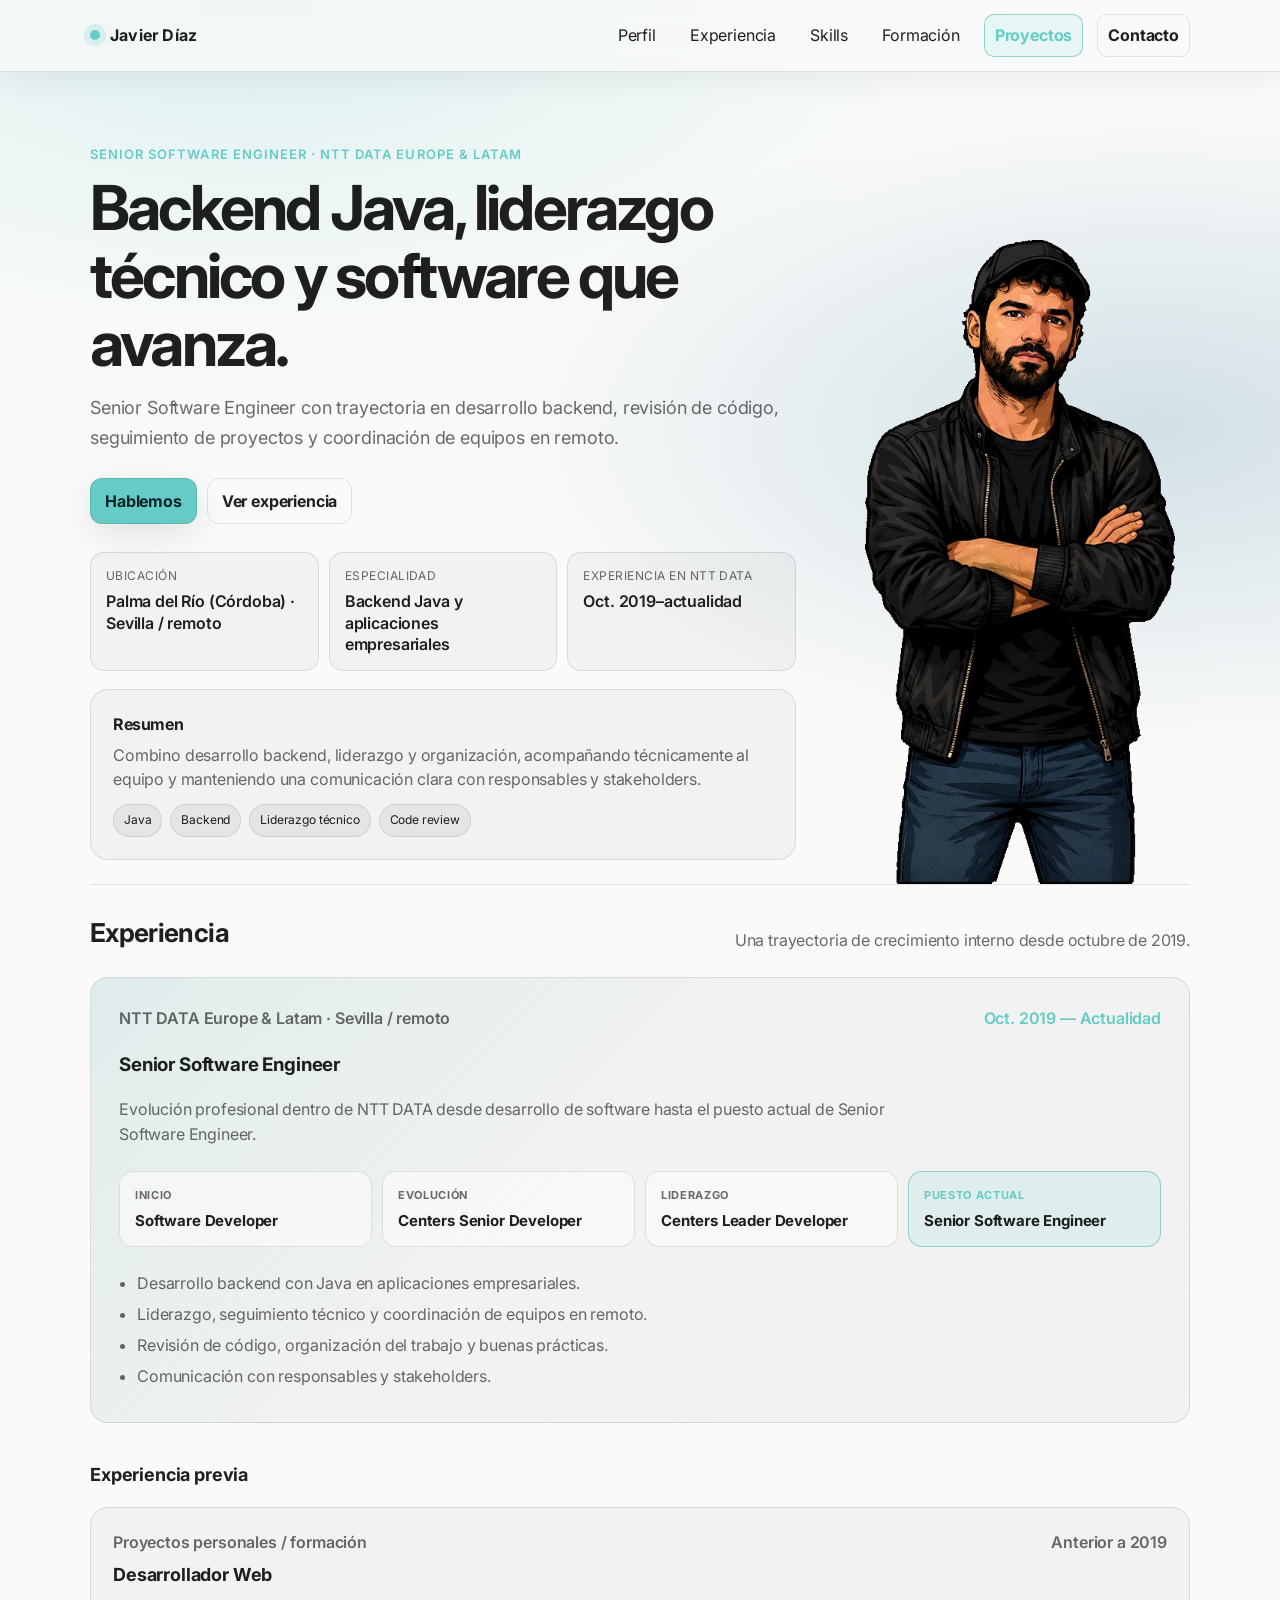
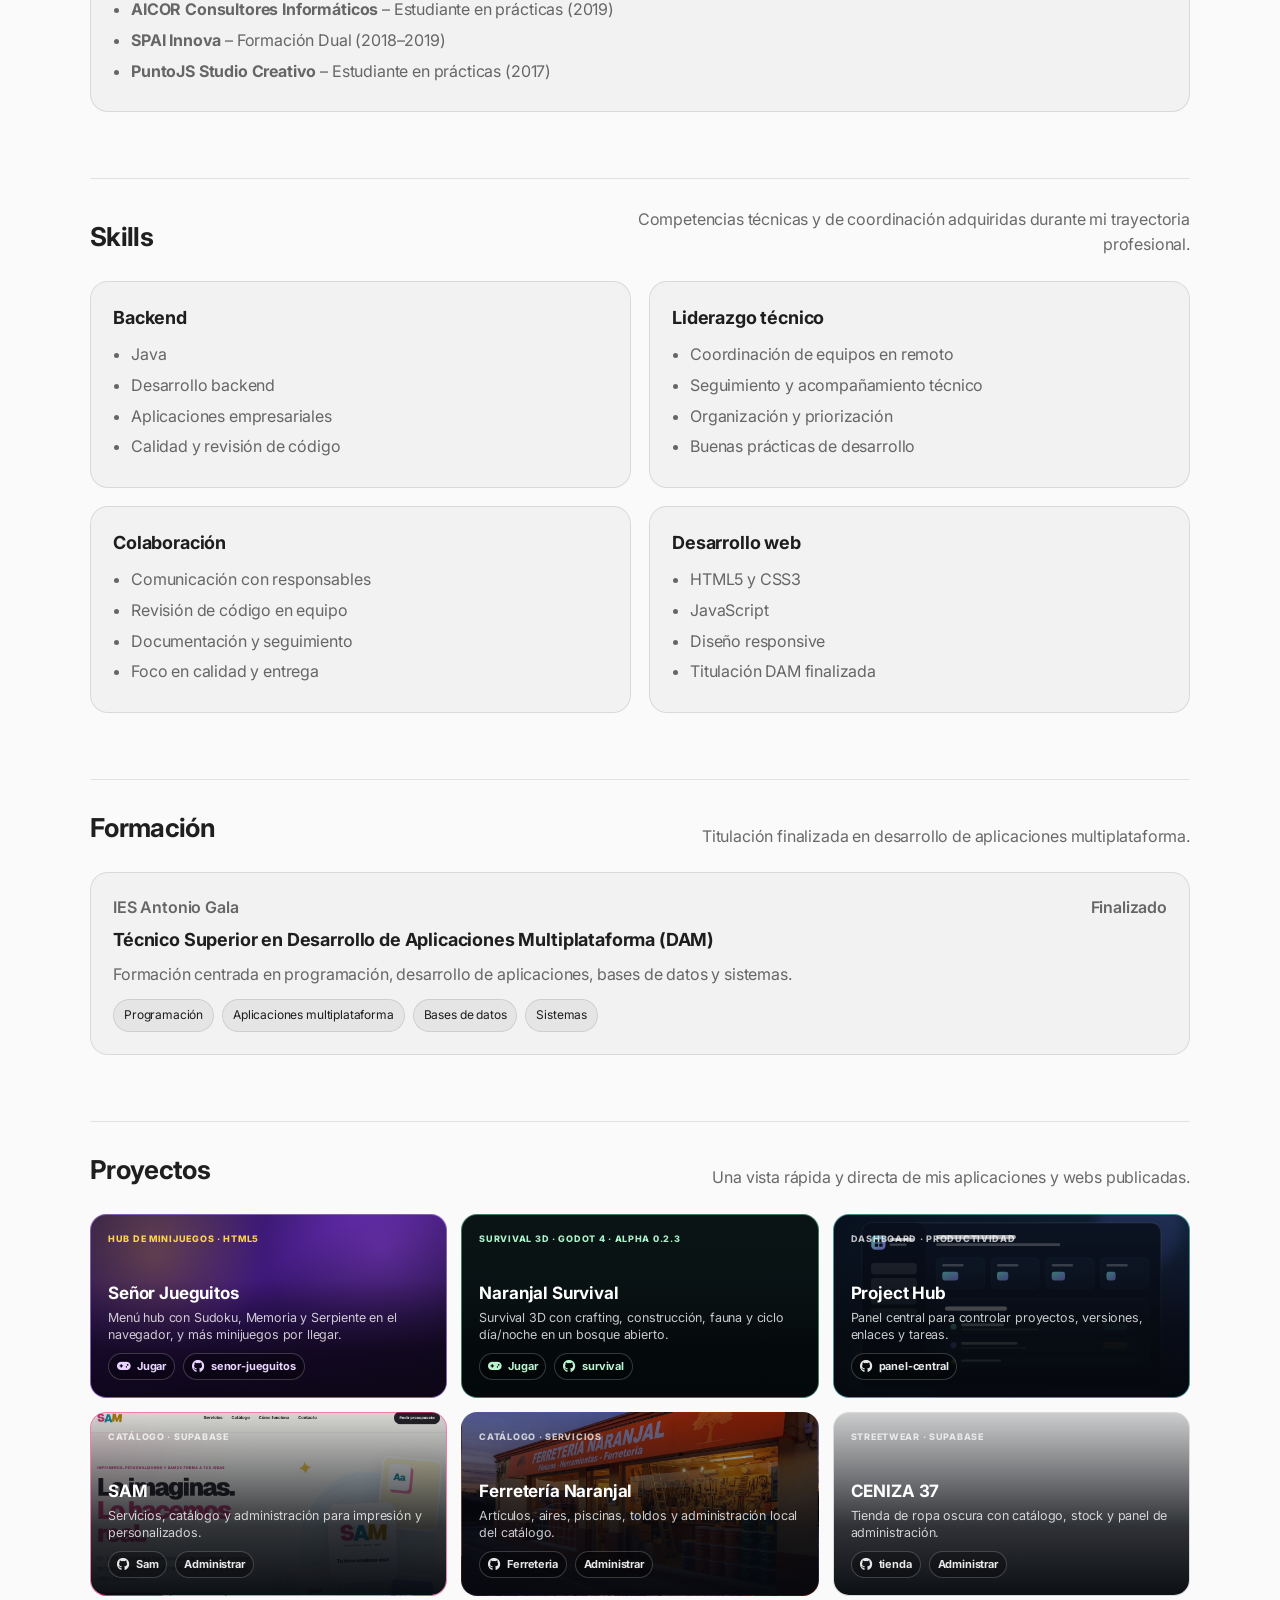
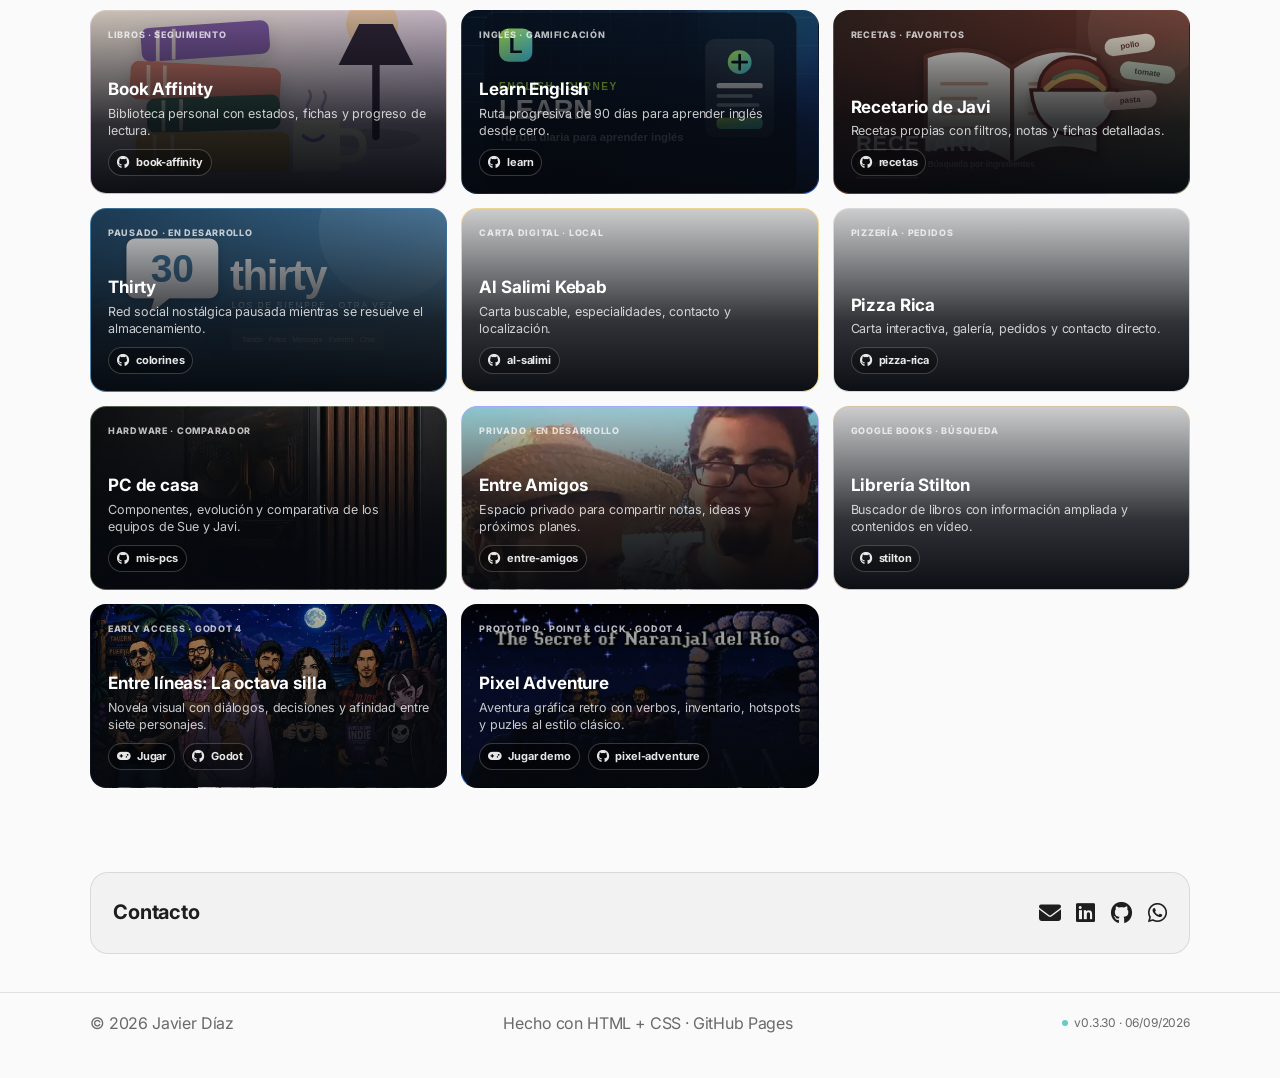
==== index.html @ cbb639bd "chore: wire Señor Jueguitos card into index and PWA (v0.3.30)" ====
<!doctype html>
<html lang="es">
<head>
  <meta charset="utf-8" />
  <meta name="viewport" content="width=device-width, initial-scale=1" />
  <title>Javier Díaz — Senior Software Engineer</title>
  <meta name="description" content="Perfil profesional de Javier Díaz, Senior Software Engineer en NTT DATA Europe & Latam, con experiencia en backend Java, liderazgo técnico y coordinación de equipos." />
  <meta name="color-scheme" content="light dark" />
  <meta name="theme-color" content="#0b1020" />
  <meta name="application-version" content="0.3.30" />
  <link rel="manifest" href="manifest.webmanifest" />
  <link rel="preload" href="assets/icons/icon-512.png" as="image" type="image/png" fetchpriority="high" />
  <link rel="icon" type="image/png" sizes="32x32" href="assets/icons/favicon-32.png" />
  <link rel="icon" type="image/png" sizes="192x192" href="assets/icons/icon-192.png" />
  <link rel="apple-touch-icon" sizes="180x180" href="assets/icons/apple-touch-icon.png" />
  <link rel="preconnect" href="https://fonts.googleapis.com">
  <link rel="preconnect" href="https://fonts.gstatic.com" crossorigin>
  <link href="https://fonts.googleapis.com/css2?family=Inter:wght@400;500;600;700&display=swap" rel="stylesheet" media="print" onload="this.media='all'">
  <link rel="stylesheet" href="https://cdnjs.cloudflare.com/ajax/libs/font-awesome/6.5.0/css/all.min.css" media="print" onload="this.media='all'">
  <noscript>
    <link href="https://fonts.googleapis.com/css2?family=Inter:wght@400;500;600;700&display=swap" rel="stylesheet">
    <link rel="stylesheet" href="https://cdnjs.cloudflare.com/ajax/libs/font-awesome/6.5.0/css/all.min.css">
  </noscript>
  <link rel="stylesheet" href="styles.css?v=0.3.30" />
  <style>
    #proyectos .section__head p{max-width:520px}#proyectos .cards{grid-template-columns:repeat(3,minmax(0,1fr));gap:14px}#proyectos .proj{min-height:184px!important;padding:17px!important;border-radius:16px;background-position:center}#proyectos .proj::before{background:linear-gradient(180deg,rgba(5,8,13,.16) 0%,rgba(5,8,13,.82) 62%,rgba(5,8,13,.97) 100%)}#proyectos .proj>*:not(.proj__card-link){max-width:100%!important}#proyectos .proj__eyebrow{max-width:100%;margin-bottom:5px;overflow:hidden;color:rgba(255,255,255,.72);font-size:9px;letter-spacing:.08em;text-overflow:ellipsis;white-space:nowrap}#proyectos .proj h3{margin:auto 0 5px;font-size:17px;line-height:1.2}#proyectos .proj p{display:-webkit-box;margin:0;overflow:hidden;color:rgba(255,255,255,.78);font-size:12.5px;line-height:1.4;-webkit-box-orient:vertical;-webkit-line-clamp:2}#proyectos .proj .links{margin-top:9px;padding-top:0;gap:8px;font-size:11px}#proyectos .proj .links a{display:inline-flex;align-items:center;gap:6px;padding:4px 8px;border:1px solid rgba(255,255,255,.2);border-radius:999px;background:rgba(0,0,0,.3);color:rgba(255,255,255,.9)}#proyectos .repo-link i{font-size:13px}.proj--project-hub{border-color:rgba(110,231,216,.55);background-position:center}.proj--project-hub::before{background:linear-gradient(180deg,rgba(4,10,18,.08),rgba(4,10,18,.78) 58%,rgba(4,10,18,.97))}.proj--project-hub a{color:#8cf4e7}.footer__version{display:inline-flex;align-items:center;gap:6px;font-size:12px;white-space:nowrap}.footer__version::before{content:"";width:6px;height:6px;border-radius:50%;background:var(--accent)}
    @media(max-width:900px){#proyectos .cards{grid-template-columns:repeat(2,minmax(0,1fr))}}@media(max-width:560px){#proyectos .cards{grid-template-columns:minmax(0,1fr);gap:11px}#proyectos .proj{min-height:150px!important;padding:15px!important}#proyectos .proj h3{font-size:16px}}
  </style>
</head>
<body>
  <a class="skip" href="#contenido">Saltar al contenido</a>
  <header class="header"><div class="container header__inner"><div class="brand"><span class="brand__dot" aria-hidden="true"></span><span class="brand__name">Javier Díaz</span></div><nav class="nav" aria-label="Navegación principal"><a href="#perfil">Perfil</a><a href="#experiencia">Experiencia</a><a href="#skills">Skills</a><a href="#formacion">Formación</a><a class="nav__projects" href="#proyectos">Proyectos</a><a class="btn btn--ghost" href="#contacto">Contacto</a></nav></div></header>
  <main id="contenido" class="main">
    <section class="hero"><div class="container hero__grid"><div class="hero__text"><p class="kicker">Senior Software Engineer · NTT DATA Europe & Latam</p><h1>Backend Java, liderazgo técnico y software que avanza.</h1><p class="lead" id="perfil">Senior Software Engineer con trayectoria en desarrollo backend, revisión de código, seguimiento de proyectos y coordinación de equipos en remoto.</p><div class="hero__cta"><a class="btn" href="#contacto">Hablemos</a><a class="btn btn--ghost" href="#experiencia">Ver experiencia</a></div><ul class="meta" aria-label="Datos rápidos"><li><span class="meta__k">Ubicación</span><span class="meta__v">Palma del Río (Córdoba) · Sevilla / remoto</span></li><li><span class="meta__k">Especialidad</span><span class="meta__v">Backend Java y aplicaciones empresariales</span></li><li><span class="meta__k">Experiencia en NTT DATA</span><span class="meta__v">Oct. 2019–actualidad</span></li></ul><div class="card"><h2 class="card__title">Resumen</h2><p class="card__text">Combino desarrollo backend, liderazgo y organización, acompañando técnicamente al equipo y manteniendo una comunicación clara con responsables y stakeholders.</p><div class="chips" aria-label="Etiquetas"><span class="chip">Java</span><span class="chip">Backend</span><span class="chip">Liderazgo técnico</span><span class="chip">Code review</span></div></div></div><div class="hero__card" aria-label="Foto y resumen"><div class="avatar" role="img" aria-label="Foto de Javier Díaz"><img src="assets/icons/icon-512.png" alt="Ilustración de Javier Díaz tomando café" loading="eager" /></div></div></div></section>
    <section class="section" id="experiencia"><div class="container"><div class="section__head"><h2>Experiencia</h2><p>Una trayectoria de crecimiento interno desde octubre de 2019.</p></div><div class="timeline"><article class="item item--featured"><div class="item__meta item__meta--primary"><span class="item__where">NTT DATA Europe & Latam · Sevilla / remoto</span><span class="item__when item__duration">Oct. 2019 — Actualidad</span></div><h3>Senior Software Engineer</h3><p class="item__summary">Evolución profesional dentro de NTT DATA desde desarrollo de software hasta el puesto actual de Senior Software Engineer.</p><div class="role-history" aria-label="Evolución profesional dentro de NTT DATA"><div class="role"><span class="role__status">Inicio</span><h4>Software Developer</h4></div><div class="role"><span class="role__status">Evolución</span><h4>Centers Senior Developer</h4></div><div class="role"><span class="role__status">Liderazgo</span><h4>Centers Leader Developer</h4></div><div class="role role--current"><span class="role__status">Puesto actual</span><h4>Senior Software Engineer</h4></div></div><ul class="item__bullets"><li>Desarrollo backend con Java en aplicaciones empresariales.</li><li>Liderazgo, seguimiento técnico y coordinación de equipos en remoto.</li><li>Revisión de código, organización del trabajo y buenas prácticas.</li><li>Comunicación con responsables y stakeholders.</li></ul></article><h3 class="subsection-title">Experiencia previa</h3><article class="item"><div class="item__meta"><span class="item__where">Proyectos personales / formación</span><span class="item__when">Anterior a 2019</span></div><h3 class="item__title">Desarrollador Web</h3><ul class="item__bullets"><li><strong>AICOR Consultores Informáticos</strong> – Estudiante en prácticas (2019)</li><li><strong>SPAI Innova</strong> – Formación Dual (2018–2019)</li><li><strong>PuntoJS Studio Creativo</strong> – Estudiante en prácticas (2017)</li></ul></article></div></div></section>
    <section class="section" id="skills"><div class="container"><div class="section__head"><h2>Skills</h2><p>Competencias técnicas y de coordinación adquiridas durante mi trayectoria profesional.</p></div><div class="grid"><div class="panel"><h3>Backend</h3><ul class="list"><li>Java</li><li>Desarrollo backend</li><li>Aplicaciones empresariales</li><li>Calidad y revisión de código</li></ul></div><div class="panel"><h3>Liderazgo técnico</h3><ul class="list"><li>Coordinación de equipos en remoto</li><li>Seguimiento y acompañamiento técnico</li><li>Organización y priorización</li><li>Buenas prácticas de desarrollo</li></ul></div><div class="panel"><h3>Colaboración</h3><ul class="list"><li>Comunicación con responsables</li><li>Revisión de código en equipo</li><li>Documentación y seguimiento</li><li>Foco en calidad y entrega</li></ul></div><div class="panel"><h3>Desarrollo web</h3><ul class="list"><li>HTML5 y CSS3</li><li>JavaScript</li><li>Diseño responsive</li><li>Titulación DAM finalizada</li></ul></div></div></div></section>
    <section class="section" id="formacion"><div class="container"><div class="section__head"><h2>Formación</h2><p>Titulación finalizada en desarrollo de aplicaciones multiplataforma.</p></div><div class="timeline"><article class="item"><div class="item__meta"><span class="item__where">IES Antonio Gala</span><span class="item__when">Finalizado</span></div><h3 class="item__title">Técnico Superior en Desarrollo de Aplicaciones Multiplataforma (DAM)</h3><p class="card__text">Formación centrada en programación, desarrollo de aplicaciones, bases de datos y sistemas.</p><div class="chips" aria-label="Áreas de formación"><span class="chip">Programación</span><span class="chip">Aplicaciones multiplataforma</span><span class="chip">Bases de datos</span><span class="chip">Sistemas</span></div></article></div></div></section>
    <section class="section" id="proyectos"><div class="container"><div class="section__head"><h2>Proyectos</h2><p>Una vista rápida y directa de mis aplicaciones y webs publicadas.</p></div><div class="cards">
      <article class="proj proj--project-hub" style="background-image:url('assets/projects/project-hub.svg');background-size:cover;background-position:center;"><a class="proj__card-link" href="https://javidei.github.io/panel-central/" aria-label="Abrir Project Hub"></a><span class="proj__eyebrow">Dashboard · Productividad</span><h3>Project Hub</h3><p>Panel central para controlar proyectos, versiones, enlaces y tareas.</p><div class="links"><a class="repo-link" href="https://github.com/javidei/panel-central" aria-label="Abrir el repositorio de Project Hub"><i class="fa-brands fa-github" aria-hidden="true"></i><span>panel-central</span></a></div></article>
      <article class="proj proj--sam" style="background-image:url('assets/projects/sam.svg');"><a class="proj__card-link" href="https://javidei.github.io/Sam/" aria-label="Abrir la web de SAM"></a><span class="proj__eyebrow">Catálogo · Supabase</span><h3>SAM</h3><p>Servicios, catálogo y administración para impresión y personalizados.</p><div class="links"><a class="repo-link" href="https://github.com/javidei/Sam"><i class="fa-brands fa-github" aria-hidden="true"></i><span>Sam</span></a><a href="https://javidei.github.io/Sam/admin/">Administrar</a></div></article>
      <article class="proj proj--ferreteria" style="background-image:url('assets/projects/ferreteria.webp');background-size:cover;background-position:center;"><a class="proj__card-link" href="https://javidei.github.io/Ferreteria/" aria-label="Abrir Ferretería Naranjal"></a><span class="proj__eyebrow">Catálogo · Servicios</span><h3>Ferretería Naranjal</h3><p>Artículos, aires, piscinas, toldos y administración local del catálogo.</p><div class="links"><a class="repo-link" href="https://github.com/javidei/Ferreteria"><i class="fa-brands fa-github" aria-hidden="true"></i><span>Ferreteria</span></a><a href="https://javidei.github.io/Ferreteria/admin/">Administrar</a></div></article>
      <article class="proj proj--tienda" style="background-image:url('https://images.unsplash.com/photo-1529139574466-a303027c1d8b?auto=format&fit=crop&w=1200&q=80');background-size:cover;background-position:center 28%;"><a class="proj__card-link" href="https://javidei.github.io/tienda/" aria-label="Abrir CENIZA 37"></a><span class="proj__eyebrow">Streetwear · Supabase</span><h3>CENIZA 37</h3><p>Tienda de ropa oscura con catálogo, stock y panel de administración.</p><div class="links"><a class="repo-link" href="https://github.com/javidei/tienda"><i class="fa-brands fa-github" aria-hidden="true"></i><span>tienda</span></a><a href="https://javidei.github.io/tienda/admin/">Administrar</a></div></article>
      <article class="proj proj--book-affinity" style="background-image:url('assets/projects/book-affinity.svg');background-size:cover;background-position:center;"><a class="proj__card-link" href="https://javidei.github.io/book-affinity/" aria-label="Abrir Book Affinity"></a><span class="proj__eyebrow">Libros · Seguimiento</span><h3>Book Affinity</h3><p>Biblioteca personal con estados, fichas y progreso de lectura.</p><div class="links"><a class="repo-link" href="https://github.com/javidei/book-affinity"><i class="fa-brands fa-github" aria-hidden="true"></i><span>book-affinity</span></a></div></article>
      <article class="proj proj--learn" style="background-image:url('assets/projects/learn.svg');background-size:cover;background-position:center;"><a class="proj__card-link" href="https://javidei.github.io/learn/" aria-label="Abrir Learn English"></a><span class="proj__eyebrow">Inglés · Gamificación</span><h3>Learn English</h3><p>Ruta progresiva de 90 días para aprender inglés desde cero.</p><div class="links"><a class="repo-link" href="https://github.com/javidei/learn"><i class="fa-brands fa-github" aria-hidden="true"></i><span>learn</span></a></div></article>
      <article class="proj proj--recipes" style="background-image:url('assets/projects/recetas.svg');background-size:cover;background-position:center;"><a class="proj__card-link" href="https://javidei.github.io/recetas/" aria-label="Abrir Recetario de Javi"></a><span class="proj__eyebrow">Recetas · Favoritos</span><h3>Recetario de Javi</h3><p>Recetas propias con filtros, notas y fichas detalladas.</p><div class="links"><a class="repo-link" href="https://github.com/javidei/recetas"><i class="fa-brands fa-github" aria-hidden="true"></i><span>recetas</span></a></div></article>
      <article class="proj proj--thirty" style="background-image:url('assets/projects/thirty.svg');background-size:cover;background-position:center;"><a class="proj__card-link" href="https://javidei.github.io/colorines/" aria-label="Abrir Thirty, proyecto pausado"></a><span class="proj__eyebrow">Pausado · En desarrollo</span><h3>Thirty</h3><p>Red social nostálgica pausada mientras se resuelve el almacenamiento.</p><div class="links"><a class="repo-link" href="https://github.com/javidei/colorines"><i class="fa-brands fa-github" aria-hidden="true"></i><span>colorines</span></a></div></article>
      <article class="proj proj--kebab" style="background-image:url('https://lh3.googleusercontent.com/gps-cs-s/AHRPTWn3aeyMDX-p7IxaRjQhaWdDEYPdAyvUTlzg0_I8J0-Ng9DrOSJ9ZCrBL8nK9i843VmRvtdPxEyfIe-basSF3DTnQuKK46pq8HDMRLh2GYRahpBS34BRwc-ChJyUsdgjwjUhDHYKJ7Ip2b-r=w1400-h1050-k-no');"><a class="proj__card-link" href="https://javidei.github.io/al-salimi/" aria-label="Abrir Al Salimi Kebab"></a><span class="proj__eyebrow">Carta digital · Local</span><h3>Al Salimi Kebab</h3><p>Carta buscable, especialidades, contacto y localización.</p><div class="links"><a class="repo-link" href="https://github.com/javidei/al-salimi"><i class="fa-brands fa-github" aria-hidden="true"></i><span>al-salimi</span></a></div></article>
      <article class="proj" style="background-image:url('https://images.unsplash.com/photo-1513104890138-7c749659a591');"><a class="proj__card-link" href="https://javidei.github.io/pizza-rica/" aria-label="Abrir Pizza Rica"></a><span class="proj__eyebrow">Pizzería · Pedidos</span><h3>Pizza Rica</h3><p>Carta interactiva, galería, pedidos y contacto directo.</p><div class="links"><a class="repo-link" href="https://github.com/javidei/pizza-rica"><i class="fa-brands fa-github" aria-hidden="true"></i><span>pizza-rica</span></a></div></article>
      <article class="proj proj--pc" style="background-image:url('assets/projects/mis-pcs.jpg');"><a class="proj__card-link" href="https://javidei.github.io/mis-pcs/" aria-label="Abrir el comparador de PC"></a><span class="proj__eyebrow">Hardware · Comparador</span><h3>PC de casa</h3><p>Componentes, evolución y comparativa de los equipos de Sue y Javi.</p><div class="links"><a class="repo-link" href="https://github.com/javidei/mis-pcs"><i class="fa-brands fa-github" aria-hidden="true"></i><span>mis-pcs</span></a></div></article>
      <article class="proj proj--amigos" style="background-image:url('assets/projects/entre-amigos.svg');background-size:cover;background-position:center 40%;background-repeat:no-repeat;"><a class="proj__card-link" href="https://javidei.github.io/entre-amigos/" aria-label="Abrir Entre Amigos"></a><span class="proj__eyebrow">Privado · En desarrollo</span><h3>Entre Amigos</h3><p>Espacio privado para compartir notas, ideas y próximos planes.</p><div class="links"><a class="repo-link" href="https://github.com/javidei/entre-amigos"><i class="fa-brands fa-github" aria-hidden="true"></i><span>entre-amigos</span></a></div></article>
      <article class="proj proj--stilton" style="background-image:url('https://images.unsplash.com/photo-1507842217343-583bb7270b66');"><a class="proj__card-link" href="https://javidei.github.io/stilton/" aria-label="Abrir la librería Stilton"></a><span class="proj__eyebrow">Google Books · Búsqueda</span><h3>Librería Stilton</h3><p>Buscador de libros con información ampliada y contenidos en vídeo.</p><div class="links"><a class="repo-link" href="https://github.com/javidei/stilton"><i class="fa-brands fa-github" aria-hidden="true"></i><span>stilton</span></a></div></article>
    </div></div></section>
    <section class="section section--tight" id="contacto"><div class="container"><div class="contact"><div class="contact__box"><h2>Contacto</h2><div class="contact__icons"><a href="mailto:javyspot@gmail.com" aria-label="Email" target="_blank" rel="noopener noreferrer"><i class="fa-solid fa-envelope"></i></a><a href="https://www.linkedin.com/in/javier-d%C3%ADaz-a8b126189" aria-label="LinkedIn" target="_blank" rel="noopener noreferrer"><i class="fa-brands fa-linkedin"></i></a><a href="https://github.com/javidei/cvitae" aria-label="GitHub" target="_blank" rel="noopener noreferrer"><i class="fa-brands fa-github"></i></a></div></div></div></div></section>
    <footer class="footer"><div class="container footer__inner"><span>© <span id="year"></span> Javier Díaz</span><span class="muted">Hecho con HTML + CSS · GitHub Pages</span><span class="footer__version" title="Publicada el 6 de septiembre de 2026">v0.3.30 · 06/09/2026</span></div></footer>
  </main>
  <script>
    document.getElementById('year').textContent=new Date().getFullYear();if('serviceWorker'in navigator){addEventListener('load',()=>navigator.serviceWorker.register('./service-worker.js?v=0.3.30',{scope:'./',updateViaCache:'none'}).then(r=>r.update()).catch(()=>{}))}
  </script>
  <script src="./otome-card.js?v=0.3.30"></script>
  <script src="./pixel-adventure-card.js?v=0.3.30"></script>
  <script src="./survival-card.js?v=0.3.30"></script>
  <script src="./senor-jueguitos-card.js?v=0.3.30"></script>
</body>
</html>
---- styles.css ----
/* Minimal CV — Javier Díaz
   Sustituye variables y enlaces según necesites. */

:root{
  --bg: #0b0c0f;
  --card: rgba(255,255,255,.06);
  --card2: rgba(255,255,255,.04);
  --text: rgba(255,255,255,.92);
  --muted: rgba(255,255,255,.65);
  --line: rgba(255,255,255,.12);
  --accent: #64ccc5;
  --shadow: 0 10px 35px rgba(0,0,0,.35);
  --radius: 18px;
  --max: 1100px;
}

/* Light mode (automático) */
@media (prefers-color-scheme: light){
  :root{
    --bg: #fafafa;
    --card: rgba(0,0,0,.05);
    --card2: rgba(0,0,0,.03);
    --text: rgba(0,0,0,.88);
    --muted: rgba(0,0,0,.58);
    --line: rgba(0,0,0,.10);
    --shadow: 0 10px 35px rgba(0,0,0,.10);
  }
}

*{ box-sizing: border-box; }
html{ scroll-behavior: smooth; }
body{
  margin:0;
  font-family: Inter, system-ui, -apple-system, Segoe UI, Roboto, Arial, sans-serif;
  background: radial-gradient(1200px 600px at 20% 0%, rgba(100,204,197,.20), transparent 60%),
              radial-gradient(1000px 500px at 90% 10%, rgba(23,107,135,.18), transparent 65%),
              var(--bg);
  color: var(--text);
  line-height: 1.55;
}

a{ color: inherit; text-decoration: none; }
a:hover{ text-decoration: underline; text-underline-offset: 4px; }

.container{
  width: min(var(--max), calc(100% - 40px));
  margin: 0 auto;
}

.skip{
  position: absolute;
  left: -999px;
  top: 10px;
  padding: 10px 12px;
  background: var(--card);
  border: 1px solid var(--line);
  border-radius: 12px;
}
.skip:focus{ left: 16px; z-index: 999; }

.header{
  position: sticky;
  top: 0;
  backdrop-filter: blur(12px);
  -webkit-backdrop-filter: blur(12px);
  border-bottom: 1px solid var(--line);
  background: color-mix(in srgb, var(--bg) 70%, transparent);
  z-index: 50;
}
.header__inner{
  display:flex;
  align-items:center;
  justify-content: space-between;
  padding: 14px 0;
  gap: 16px;
}

.brand{
  display:flex;
  align-items:center;
  gap: 10px;
  font-weight: 700;
  letter-spacing: .2px;
}
.brand__dot{
  width: 10px; height: 10px;
  border-radius: 50%;
  background: var(--accent);
  box-shadow: 0 0 0 6px color-mix(in srgb, var(--accent) 20%, transparent);
}
.nav{
  display:flex;
  align-items:center;
  gap: 14px;
  flex-wrap: wrap;
  justify-content: flex-end;
}
.nav a{
  padding: 8px 10px;
  border-radius: 10px;
}
.nav a:hover{
  background: var(--card2);
  text-decoration: none;
}

.btn{
  display:inline-flex;
  align-items:center;
  justify-content:center;
  padding: 10px 14px;
  border-radius: 12px;
  border: 1px solid var(--line);
  background: var(--accent);
  color: #06222a;
  font-weight: 700;
  text-decoration: none !important;
  box-shadow: var(--shadow);
}
.btn--ghost{
  background: transparent;
  color: var(--text);
  box-shadow: none;
}

.main{ padding-bottom: 36px; }

.hero{ padding: 46px 0 24px; }
.hero__grid{
  display:grid;
  grid-template-columns: 1.4fr .9fr;
  gap: 26px;
  align-items: start;
}
.kicker{
  margin:0 0 10px;
  color: var(--muted);
  font-weight: 600;
}
h1{
  margin: 0 0 14px;
  font-size: clamp(28px, 3.2vw, 42px);
  line-height: 1.1;
}
.lead{
  margin: 0 0 18px;
  color: var(--muted);
  font-size: 16px;
}

.hero__cta{ display:flex; gap: 10px; flex-wrap: wrap; }

.meta{
  list-style: none;
  padding: 0;
  margin: 18px 0 0;
  border-top: 1px solid var(--line);
}
.meta li{
  display:flex;
  justify-content: space-between;
  gap: 14px;
  padding: 10px 0;
  border-bottom: 1px solid var(--line);
}
.meta__k{ color: var(--muted); }
.meta__v{ font-weight: 600; }

.hero__card{
  display:grid;
  gap: 14px;
}

.avatar{
  border-radius: var(--radius);
  overflow: hidden;
  border: 1px solid var(--line);
  background: var(--card2);
  box-shadow: var(--shadow);
}
.avatar img{
  width: 100%;
  height: auto;
  display:block;
  /* Pequeña mejora visual sin “filtros raros” */
  filter: contrast(1.05) saturate(1.02);
}

.card{ background: var(--card); }
.card__title{ margin: 0 0 6px; font-size: 16px; }
.card__text{ margin: 0 0 12px; color: var(--muted); }
.card__link{ display:inline-block; margin-top: 6px; color: var(--text); font-weight: 700; }

.section{ padding: 44px 0 10px; }
.section--tight{ padding: 34px 0 10px; }

.section__head{
  display:flex;
  align-items: baseline;
  justify-content: space-between;
  gap: 18px;
  flex-wrap: wrap;
  border-top: 1px solid var(--line);
  padding-top: 22px;
}
.section__head h2{ margin: 0; font-size: 20px; }
.section__head p{ margin: 0; color: var(--muted); }

.timeline{
  margin-top: 18px;
  display:grid;
  gap: 14px;
}
.item{ }
.item__meta{
  display:flex;
  justify-content: space-between;
  gap: 10px;
  flex-wrap: wrap;
  color: var(--muted);
  font-weight: 600;
  margin-bottom: 6px;
}
.item__title{ margin: 0 0 8px; font-size: 18px; }
.item__bullets{
  margin: 0;
  padding-left: 18px;
  color: var(--muted);
}
.item__bullets li{ margin: 6px 0; }

.grid{
  margin-top: 18px;
  display:grid;
  grid-template-columns: repeat(2, minmax(0, 1fr));
  gap: 14px;
}
.panel{ }
.panel h3{ margin: 0 0 10px; font-size: 16px; }
.list{
  margin:0;
  padding-left: 18px;
  color: var(--muted);
}
.list li{ margin: 6px 0; }

.cards{
  margin-top: 18px;
  display:grid;
  grid-template-columns: repeat(2, minmax(0, 1fr));
  gap: 14px;
}
.proj{ }
.proj h3{ margin: 0 0 8px; font-size: 16px; }
.proj p{ margin: 0 0 12px; color: var(--muted); }
.muted{ color: var(--muted); }
.small{ font-size: 12px; }

.chips{ display:flex; flex-wrap: wrap; gap: 8px; }
.chip{
  font-size: 12px;
  padding: 6px 10px;
  border-radius: 999px;
  border: 1px solid var(--line);
  background: var(--card);
}
.links{ display:flex; gap: 12px; margin-top: 10px; }
.links a{ font-weight: 700; }

.contact{
  margin-top: 18px;
  display:grid;
  grid-template-columns: 1fr;
  gap: 14px;
  align-items: start;
}

.footer{
  margin-top: 34px;
  border-top: 1px solid var(--line);
  padding: 18px 0 6px;
  color: var(--muted);
}
.footer__inner{
  display:flex;
  justify-content: space-between;
  flex-wrap: wrap;
  gap: 10px;
}

@media (max-width: 920px){
  .hero__grid{ grid-template-columns: 1fr; }
  .grid{ grid-template-columns: 1fr; }
  .contact{ grid-template-columns: 1fr; }
}
.card, .item, .panel, .proj, .contact__box {
  border: 1px solid var(--line);
  border-radius: var(--radius);
  padding: 16px;
  background: var(--card2);
}

.contact__box{
  display:flex;
  gap:16px;
  font-size:22px;
  justify-content: space-between;
  align-items: center;
}
.contact__box h2{ margin: 0; font-size: 20px; }
.contact__icons{ display:flex; gap:16px; }
.contact__box a{
  color: inherit;
}
.contact__box a:hover{opacity:.75}

.proj {
  position: relative;
  padding: 2rem;
  border-radius: 12px;
  color: white;
  overflow: hidden;
  background-size: cover;
  background-position: center;
}

.proj::before {
  content: "";
  position: absolute;
  inset: 0;
  background: rgba(0, 0, 0, 0.65); /* oscurece la imagen */
  z-index: 0;
}

.proj > * {
  position: relative;
  z-index: 1;
}

.proj a {
  color: #64CCC5;
}

.proj p,
.proj .muted {
  color: rgba(255, 255, 255, .82);
}

.proj--colorines {
  border-color: rgba(236, 134, 169, .58);
  background-color: #f8dbe8;
  background-repeat: no-repeat;
  background-size: min(52%, 260px);
  background-position: right 22px center;
}

.proj--colorines::before {
  background: linear-gradient(90deg, rgba(17, 18, 25, .97) 0%, rgba(17, 18, 25, .93) 54%, rgba(17, 18, 25, .3) 100%);
}

.proj--colorines p,
.proj--colorines .chips {
  max-width: 72%;
}

.proj--sam {
  border-color: rgba(232, 51, 124, .62);
  background-color: #f8c93f;
  background-position: center center;
}

.proj--sam::before {
  background: linear-gradient(100deg, rgba(26, 22, 28, .97) 0%, rgba(26, 22, 28, .9) 55%, rgba(26, 22, 28, .34) 100%);
}

.proj--sam a {
  color: #ffd34e;
}

.proj--sam .proj__eyebrow {
  color: #ff91bc;
}

.proj--sam p,
.proj--sam .chips {
  max-width: 82%;
}

.proj--kebab {
  border-color: rgba(232, 181, 47, .5);
  background-position: center 34%;
}

.proj--kebab::before {
  background: linear-gradient(135deg, rgba(117, 20, 22, .9), rgba(24, 12, 9, .72));
}

.proj--kebab a {
  color: #f7d66e;
}

.proj--stilton {
  border-color: rgba(183, 142, 97, .5);
  background-position: center 48%;
}

.proj--stilton::before {
  background: linear-gradient(135deg, rgba(39, 24, 18, .9), rgba(9, 15, 20, .7));
}

.proj--stilton a {
  color: #e7c58d;
}

.proj--amigos {
  min-height: 245px;
  border-color: rgba(154, 125, 255, .58);
  background:
    radial-gradient(circle at 88% 20%, rgba(255, 187, 92, .95) 0 7%, transparent 7.5%),
    radial-gradient(circle at 78% 43%, rgba(100, 204, 197, .9) 0 10%, transparent 10.5%),
    radial-gradient(circle at 94% 67%, rgba(239, 112, 155, .85) 0 13%, transparent 13.5%),
    linear-gradient(135deg, #19152e, #312660 60%, #222b55);
}

.proj--amigos::before {
  background: linear-gradient(90deg, rgba(13, 12, 25, .98) 0%, rgba(20, 18, 38, .84) 58%, rgba(20, 18, 38, .18) 100%);
}

.proj--amigos p,
.proj--amigos .chips {
  max-width: 78%;
}

.proj__eyebrow {
  display: inline-block;
  margin-bottom: 10px;
  color: #d9ceff;
  font-size: 11px;
  font-weight: 800;
  letter-spacing: .1em;
  text-transform: uppercase;
}

/* CV layout refinement 2026 */
:root{
  --accent-soft: color-mix(in srgb, var(--accent) 13%, transparent);
  --surface: color-mix(in srgb, var(--bg) 88%, white 12%);
}

body{
  font-size: 16px;
  letter-spacing: -.01em;
}

.header{
  box-shadow: 0 8px 30px rgba(0,0,0,.06);
}

.header__inner{
  min-height: 68px;
}

.hero{
  padding: 72px 0 34px;
}

.hero__grid{
  grid-template-columns: minmax(0, 1.35fr) minmax(280px, .65fr);
  gap: 54px;
  align-items: center;
}

.hero__text{
  min-width: 0;
}

.kicker{
  color: var(--accent);
  font-size: 13px;
  letter-spacing: .08em;
  text-transform: uppercase;
}

h1{
  max-width: 760px;
  font-size: clamp(38px, 5vw, 62px);
  letter-spacing: -.045em;
}

.lead{
  max-width: 720px;
  font-size: 18px;
  line-height: 1.7;
}

.hero__cta{
  margin-top: 24px;
}

.meta{
  display: grid;
  grid-template-columns: repeat(3, minmax(0, 1fr));
  gap: 10px;
  margin-top: 28px;
  border: 0;
}

.meta li{
  min-width: 0;
  flex-direction: column;
  align-items: flex-start;
  justify-content: flex-start;
  gap: 5px;
  padding: 14px 15px;
  border: 1px solid var(--line);
  border-radius: 14px;
  background: var(--card2);
}

.meta__k{
  font-size: 12px;
  letter-spacing: .04em;
  text-transform: uppercase;
}

.meta__v{
  line-height: 1.35;
}

.avatar{
  aspect-ratio: 4 / 5;
}

.avatar img{
  width: 100%;
  height: 100%;
  object-fit: cover;
  object-position: center;
}

.card{
  margin-top: 18px;
}

.card, .item, .panel, .proj, .contact__box{
  padding: 22px;
}

.card__title,
.section__head h2{
  letter-spacing: -.025em;
}

.section{
  padding: 62px 0 4px;
}

.section__head{
  align-items: flex-end;
  padding-top: 28px;
}

.section__head h2{
  font-size: 26px;
}

.section__head p{
  max-width: 640px;
  text-align: right;
}

.timeline,
.grid,
.cards{
  margin-top: 24px;
  gap: 18px;
}

.item--featured{
  padding: 28px;
  background:
    linear-gradient(135deg, var(--accent-soft), transparent 45%),
    var(--card2);
}

.item__meta--primary{
  margin-bottom: 12px;
}

.item__duration{
  color: var(--accent);
}

.item__summary{
  max-width: 820px;
  margin: 0 0 22px;
  color: var(--muted);
}

.role-history{
  position: relative;
  display: grid;
  grid-template-columns: repeat(4, minmax(0, 1fr));
  gap: 10px;
  margin: 24px 0;
}

.role{
  min-width: 0;
  padding: 15px;
  border: 1px solid var(--line);
  border-radius: 14px;
  background: color-mix(in srgb, var(--bg) 72%, transparent);
}

.role--current{
  border-color: color-mix(in srgb, var(--accent) 55%, var(--line));
  background: var(--accent-soft);
}

.role__status{
  display: block;
  margin-bottom: 7px;
  color: var(--muted);
  font-size: 11px;
  font-weight: 700;
  letter-spacing: .06em;
  text-transform: uppercase;
}

.role--current .role__status{
  color: var(--accent);
}

.role h4{
  margin: 0;
  font-size: 15px;
  line-height: 1.35;
}

.subsection-title{
  margin: 20px 0 0;
  font-size: 18px;
}

.panel{
  min-height: 190px;
}

.panel h3{
  font-size: 18px;
}

.proj{
  display: flex;
  min-height: 300px;
  flex-direction: column;
  padding: 26px;
}

.proj h3{
  font-size: 20px;
}

.proj .links{
  margin-top: auto;
  padding-top: 20px;
}

.contact__box{
  min-height: 82px;
}

@media (max-width: 920px){
  .hero{
    padding-top: 46px;
  }

  .hero__grid{
    gap: 30px;
  }

  .avatar{
    width: min(100%, 460px);
    margin: 0 auto;
  }

  .section__head p{
    text-align: left;
  }

  .role-history{
    grid-template-columns: repeat(2, minmax(0, 1fr));
  }
}

@media (max-width: 640px){
  .container{
    width: min(var(--max), calc(100% - 28px));
  }

  .header__inner{
    align-items: flex-start;
  }

  .nav{
    gap: 4px;
    font-size: 13px;
  }

  .nav a{
    padding: 7px 8px;
  }

  h1{
    font-size: clamp(34px, 11vw, 46px);
  }

  .lead{
    font-size: 16px;
  }

  .meta,
  .role-history{
    grid-template-columns: 1fr;
  }

  .section{
    padding-top: 48px;
  }

  .section__head{
    align-items: flex-start;
    flex-direction: column;
    gap: 8px;
  }

  .card, .item, .panel, .proj, .contact__box{
    padding: 18px;
  }

  .contact__box{
    align-items: flex-start;
    flex-direction: column;
  }
}

/* Responsive móvil reforzado · 2026 */
html,
body {
  max-width: 100%;
  overflow-x: hidden;
}

img {
  max-width: 100%;
}

.hero__text,
.hero__card,
.section__head,
.item,
.panel,
.proj,
.contact__box {
  min-width: 0;
}

.meta__v,
.item__where,
.item__when,
.proj p,
.contact__box,
.contact__box a {
  overflow-wrap: anywhere;
}

.links {
  flex-wrap: wrap;
}

@media (max-width: 760px) {
  html {
    scroll-padding-top: 118px;
  }

  .header__inner {
    min-height: auto;
    padding: 10px 0 0;
    flex-direction: column;
    align-items: stretch;
    gap: 6px;
  }

  .brand {
    min-height: 42px;
    padding-inline: 4px;
  }

  .nav {
    width: 100%;
    padding-bottom: 10px;
    flex-wrap: nowrap;
    justify-content: flex-start;
    gap: 4px;
    overflow-x: auto;
    overscroll-behavior-inline: contain;
    scrollbar-width: none;
  }

  .nav::-webkit-scrollbar {
    display: none;
  }

  .nav a {
    min-height: 44px;
    padding-inline: 10px;
    display: inline-flex;
    flex: 0 0 auto;
    align-items: center;
  }

  .hero {
    padding-top: 38px;
  }

  .hero__grid {
    grid-template-columns: minmax(0, 1fr);
    gap: 28px;
  }

  .hero__cta .btn {
    min-height: 46px;
  }

  .avatar {
    width: min(100%, 410px);
  }

  .meta {
    grid-template-columns: 1fr;
  }

  .role-history {
    grid-template-columns: 1fr;
  }

  .cards,
  .grid {
    grid-template-columns: minmax(0, 1fr);
  }

  .proj {
    min-height: 270px;
  }

  .proj--colorines {
    background-size: min(52%, 230px);
    background-position: right 14px center;
  }

  .proj--sam {
    background-position: 64% center;
  }

  .section__head {
    align-items: flex-start;
    flex-direction: column;
    gap: 8px;
  }

  .section__head p {
    max-width: none;
    text-align: left;
  }
}

@media (max-width: 480px) {
  .container {
    width: calc(100% - 24px);
  }

  .nav {
    font-size: 12px;
  }

  h1 {
    font-size: clamp(33px, 11.5vw, 44px);
    line-height: 1.08;
  }

  .lead {
    font-size: 15px;
    line-height: 1.65;
  }

  .hero__cta {
    display: grid;
    grid-template-columns: 1fr 1fr;
  }

  .hero__cta .btn {
    padding-inline: 10px;
    text-align: center;
  }

  .meta li {
    padding: 13px;
  }

  .section {
    padding-top: 44px;
  }

  .section__head h2 {
    font-size: 24px;
  }

  .item__meta {
    align-items: flex-start;
    flex-direction: column;
  }

  .card,
  .item,
  .panel,
  .proj,
  .contact__box {
    padding: 16px;
  }

  .item--featured {
    padding: 18px;
  }

  .role {
    padding: 13px;
  }

  .proj {
    min-height: 250px;
  }

  .proj--colorines {
    background-size: 190px;
    background-position: right 8px center;
  }

  .proj--colorines::before {
    background: linear-gradient(90deg, rgba(17, 18, 25, .98) 0%, rgba(17, 18, 25, .94) 62%, rgba(17, 18, 25, .48) 100%);
  }

  .proj--colorines p,
  .proj--colorines .chips {
    max-width: 82%;
  }

  .proj--sam::before {
    background: linear-gradient(100deg, rgba(26, 22, 28, .98) 0%, rgba(26, 22, 28, .92) 66%, rgba(26, 22, 28, .52) 100%);
  }

  .proj--sam p,
  .proj--sam .chips {
    max-width: 92%;
  }

  .contact__box {
    min-height: 0;
    align-items: flex-start;
    flex-direction: column;
  }

  .contact__icons {
    width: 100%;
    justify-content: flex-start;
    gap: 22px;
  }

  .contact__icons a {
    min-width: 44px;
    min-height: 44px;
    display: inline-grid;
    place-items: center;
  }

  .footer__inner {
    align-items: flex-start;
    flex-direction: column;
  }
}


/* Proyecto comparador de PC */
.proj--pc {
  border-color: rgba(132, 148, 126, .58);
  background-position: center 52%;
}

.proj--pc::before {
  background: linear-gradient(135deg, rgba(10, 13, 11, .91), rgba(10, 13, 11, .58));
}

.proj--pc a {
  color: #b9c9b2;
}

/* Tarjetas de proyecto completamente pulsables */
.proj {
  cursor: pointer;
  transition: transform .2s ease, border-color .2s ease, box-shadow .2s ease;
}

.proj:hover,
.proj:focus-within {
  transform: translateY(-3px);
  border-color: color-mix(in srgb, var(--accent) 62%, var(--line));
  box-shadow: 0 18px 42px rgba(0, 0, 0, .34);
}

.proj__card-link {
  position: absolute;
  inset: 0;
  z-index: 2;
  border-radius: inherit;
}

.proj__card-link:hover {
  text-decoration: none;
}

.proj__card-link:focus-visible {
  outline: 3px solid var(--accent);
  outline-offset: -4px;
}

.proj .links {
  position: relative;
  z-index: 3;
  width: fit-content;
}

@media (prefers-reduced-motion: reduce) {
  .proj {
    transition: none;
  }

  .proj:hover,
  .proj:focus-within {
    transform: none;
  }
}

/* Retrato principal circular */
.hero__card{
  justify-items: center;
}

.avatar{
  width: min(100%, 360px);
  aspect-ratio: 1;
  border-radius: 50%;
  background: #000;
  box-shadow: 0 24px 70px rgba(0, 0, 0, .28);
}

.avatar img{
  object-fit: cover;
  object-position: center;
  filter: none;
}

@media (max-width: 920px){
  .hero__card{
    order: -1;
  }

  .avatar{
    width: min(72vw, 340px);
  }
}

@media (max-width: 640px){
  .avatar{
    width: min(78vw, 300px);
  }
}

/* Navegación principal: Proyectos destacado y menú móvil completo */
.nav__projects {
  border: 1px solid color-mix(in srgb, var(--accent) 58%, var(--line));
  background: var(--accent-soft);
  color: var(--accent);
  font-weight: 700;
}

.nav__projects:hover,
.nav__projects:focus-visible {
  background: color-mix(in srgb, var(--accent) 22%, transparent);
}

@media (max-width: 760px) {
  html {
    scroll-padding-top: 170px;
  }

  .nav {
    display: grid;
    grid-template-columns: repeat(3, minmax(0, 1fr));
    gap: 6px;
    padding-bottom: 12px;
    overflow: visible;
  }

  .nav a {
    width: 100%;
    min-width: 0;
    min-height: 42px;
    padding: 8px 4px;
    justify-content: center;
    text-align: center;
    white-space: nowrap;
  }

  .nav__projects {
    box-shadow: inset 0 0 0 1px color-mix(in srgb, var(--accent) 18%, transparent);
  }
}

@media (max-width: 360px) {
  .nav {
    gap: 4px;
    font-size: 11px;
  }

  .nav a {
    padding-inline: 2px;
  }
}


/* Pantalla de bienvenida de la PWA */
.app-standalone body.is-splashing {
  overflow: hidden;
}

.app-splash {
  position: fixed;
  inset: 0;
  z-index: 1000;
  display: none;
  padding:
    max(20px, env(safe-area-inset-top))
    20px
    max(20px, env(safe-area-inset-bottom));
  overflow: hidden;
  background:
    radial-gradient(circle at 50% 48%, rgba(100, 204, 197, .15), transparent 24%),
    radial-gradient(circle at 50% 48%, rgba(23, 107, 135, .16), transparent 48%),
    #0b1020;
  color: rgba(255, 255, 255, .96);
  opacity: 1;
  visibility: visible;
  transition: opacity .32s ease, visibility .32s ease;
  isolation: isolate;
}

.app-splash::before,
.app-splash::after {
  content: "";
  position: absolute;
  border-radius: 50%;
  pointer-events: none;
}

.app-splash::before {
  width: min(80vw, 460px);
  aspect-ratio: 1;
  border: 1px solid rgba(100, 204, 197, .09);
  box-shadow:
    0 0 0 28px rgba(100, 204, 197, .025),
    0 0 0 64px rgba(100, 204, 197, .018);
}

.app-splash::after {
  right: -110px;
  bottom: -150px;
  width: 320px;
  aspect-ratio: 1;
  background: rgba(100, 204, 197, .035);
  filter: blur(2px);
}

.app-standalone .app-splash {
  display: grid;
  place-items: center;
}

.app-splash--hidden {
  opacity: 0;
  visibility: hidden;
  pointer-events: none;
}

.app-splash__content {
  position: relative;
  z-index: 1;
  width: min(100%, 390px);
  min-height: 330px;
  display: grid;
  grid-template-rows: 170px auto;
  justify-items: center;
  align-content: center;
  text-align: center;
}

.app-splash__avatar {
  width: 156px;
  height: 156px;
  aspect-ratio: 1;
  display: block;
  align-self: center;
  border: 3px solid rgba(255, 255, 255, .08);
  border-radius: 50%;
  object-fit: cover;
  object-position: center;
  background: #070a12;
  box-shadow:
    0 0 0 8px rgba(100, 204, 197, .08),
    0 22px 55px rgba(0, 0, 0, .38);
  animation: splash-avatar-in .55s cubic-bezier(.2, .8, .2, 1) both;
}

.app-splash__identity {
  display: flex;
  flex-direction: column;
  align-items: center;
  opacity: 0;
  transform: translateY(8px);
  animation: splash-identity-in .42s ease .2s forwards;
}

.app-splash__eyebrow {
  margin-top: 18px;
  color: rgba(255, 255, 255, .5);
  font-size: 10px;
  font-weight: 700;
  letter-spacing: .22em;
  text-transform: uppercase;
}

.app-splash__name {
  margin: 7px 0 2px;
  font-size: clamp(26px, 7vw, 32px);
  font-weight: 650;
  line-height: 1.12;
  letter-spacing: -.04em;
}

.app-splash__role {
  margin: 0;
  color: #78d8d1;
  font-size: clamp(13px, 3.7vw, 15px);
  font-weight: 600;
  letter-spacing: .025em;
}

.app-splash__role::after {
  content: "";
  display: block;
  width: 30px;
  height: 2px;
  margin: 15px auto 0;
  border-radius: 999px;
  background: #64ccc5;
  opacity: .7;
}

@keyframes splash-avatar-in {
  from {
    opacity: .9;
    transform: scale(.96);
  }
  to {
    opacity: 1;
    transform: scale(1);
  }
}

@keyframes splash-identity-in {
  to {
    opacity: 1;
    transform: translateY(0);
  }
}

@media (max-height: 650px) {
  .app-splash__content {
    min-height: 280px;
    grid-template-rows: 142px auto;
  }

  .app-splash__avatar {
    width: 132px;
    height: 132px;
  }

  .app-splash__eyebrow {
    margin-top: 12px;
  }
}

@media (prefers-reduced-motion: reduce) {
  .app-splash {
    transition: none;
  }

  .app-splash__avatar,
  .app-splash__identity {
    animation: none;
  }

  .app-splash__identity {
    opacity: 1;
    transform: none;
  }
}

/* Thirty · red social nostálgica */
.proj--thirty {
  border-color: rgba(71, 125, 166, .72);
  background-color: #315f80;
  background-position: center;
}

.proj--thirty::before {
  background: linear-gradient(105deg, rgba(15, 35, 52, .97) 0%, rgba(23, 62, 91, .88) 55%, rgba(32, 82, 116, .35) 100%);
}

.proj--thirty a {
  color: #9dddf5;
}

.proj--thirty .proj__eyebrow {
  color: #bdeaff;
}

.proj--thirty p,
.proj--thirty .chips {
  max-width: 82%;
}

@media (max-width: 480px) {
  .proj--thirty::before {
    background: linear-gradient(105deg, rgba(15, 35, 52, .98) 0%, rgba(23, 62, 91, .94) 66%, rgba(32, 82, 116, .54) 100%);
  }

  .proj--thirty p,
  .proj--thirty .chips {
    max-width: 94%;
  }
}
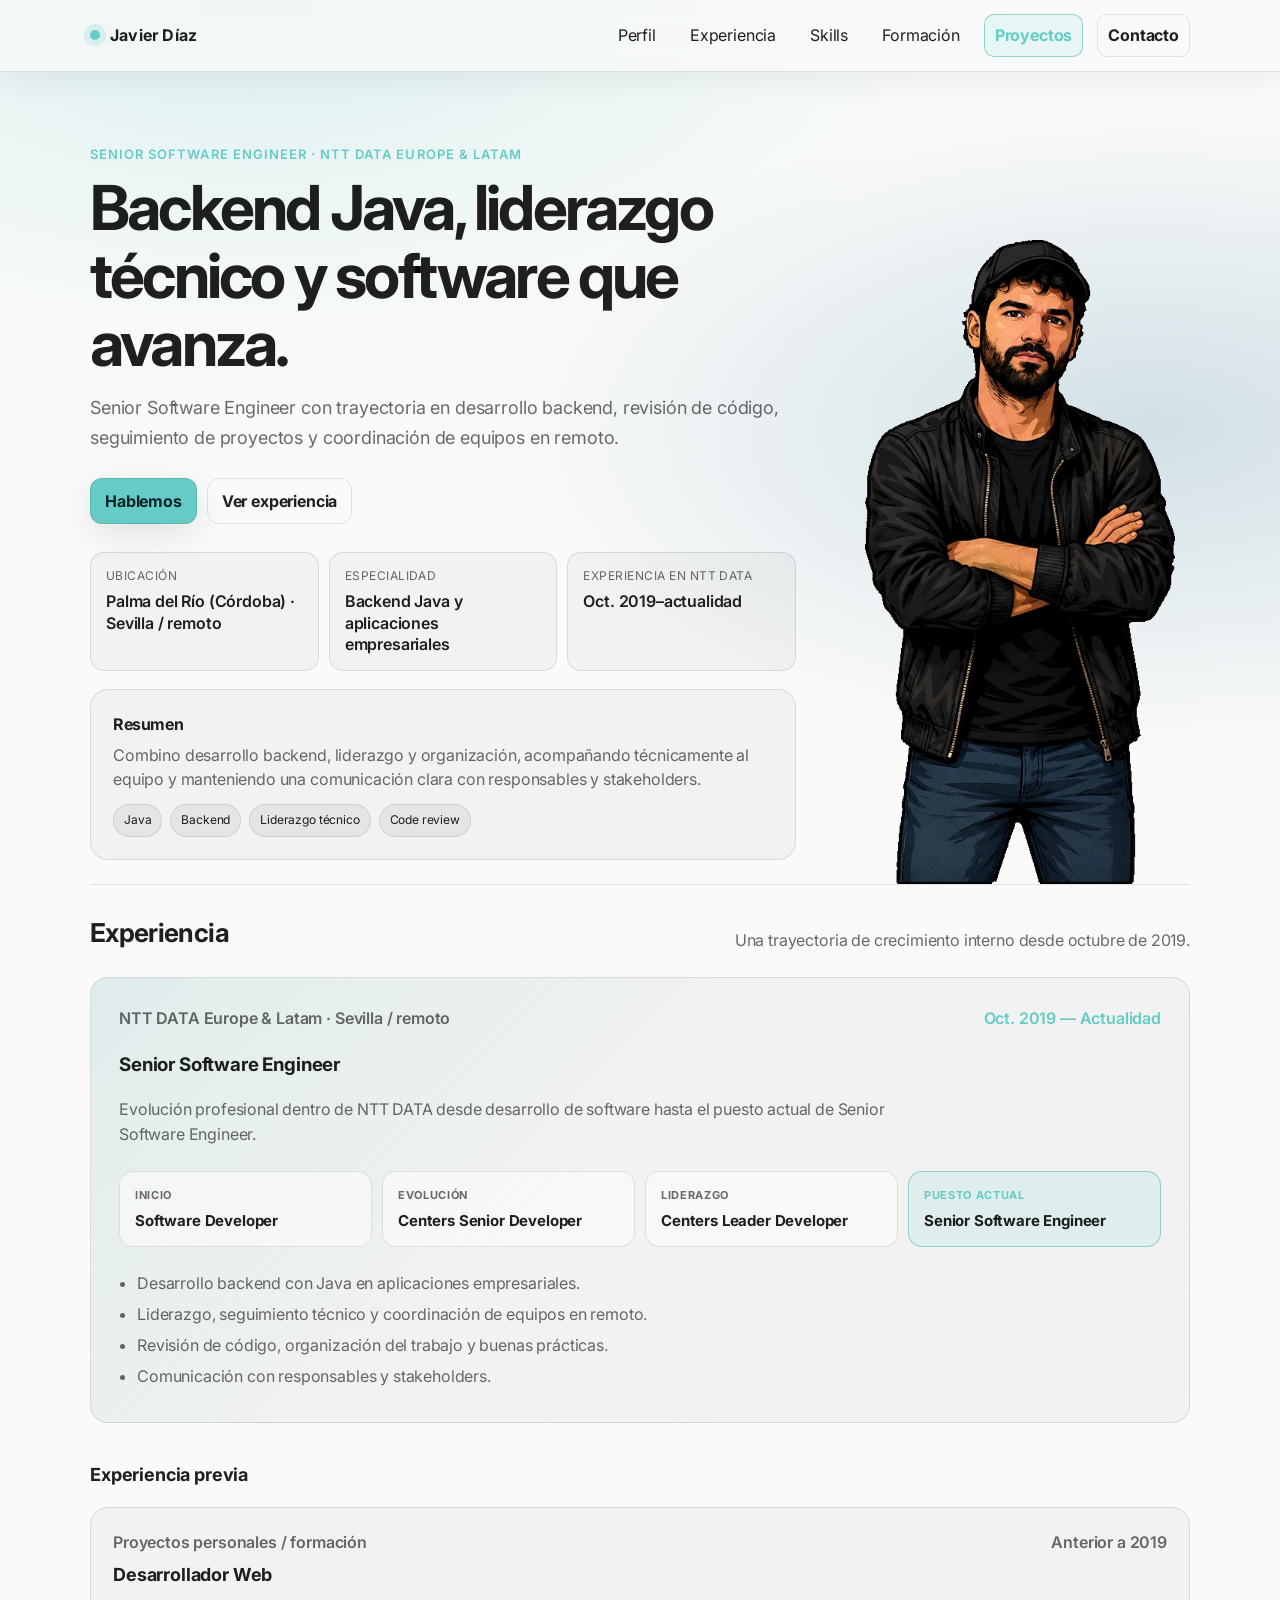
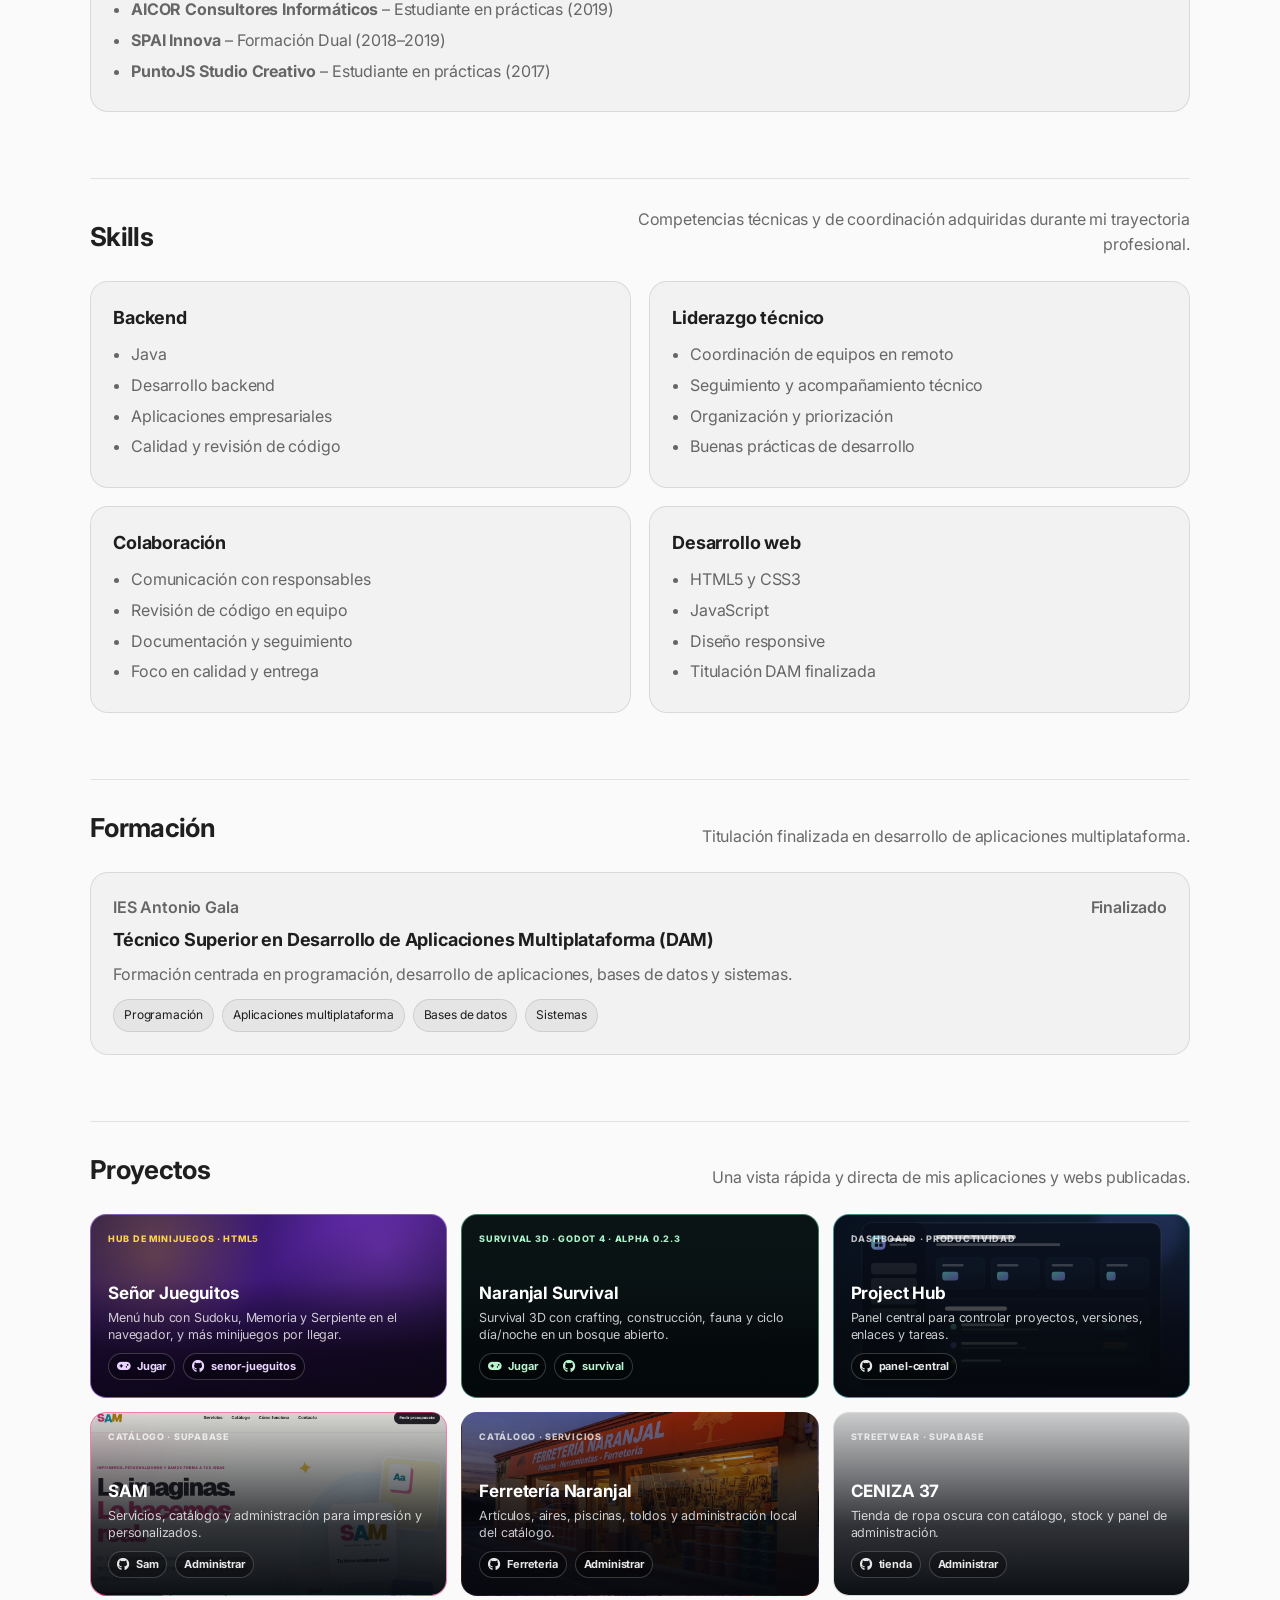
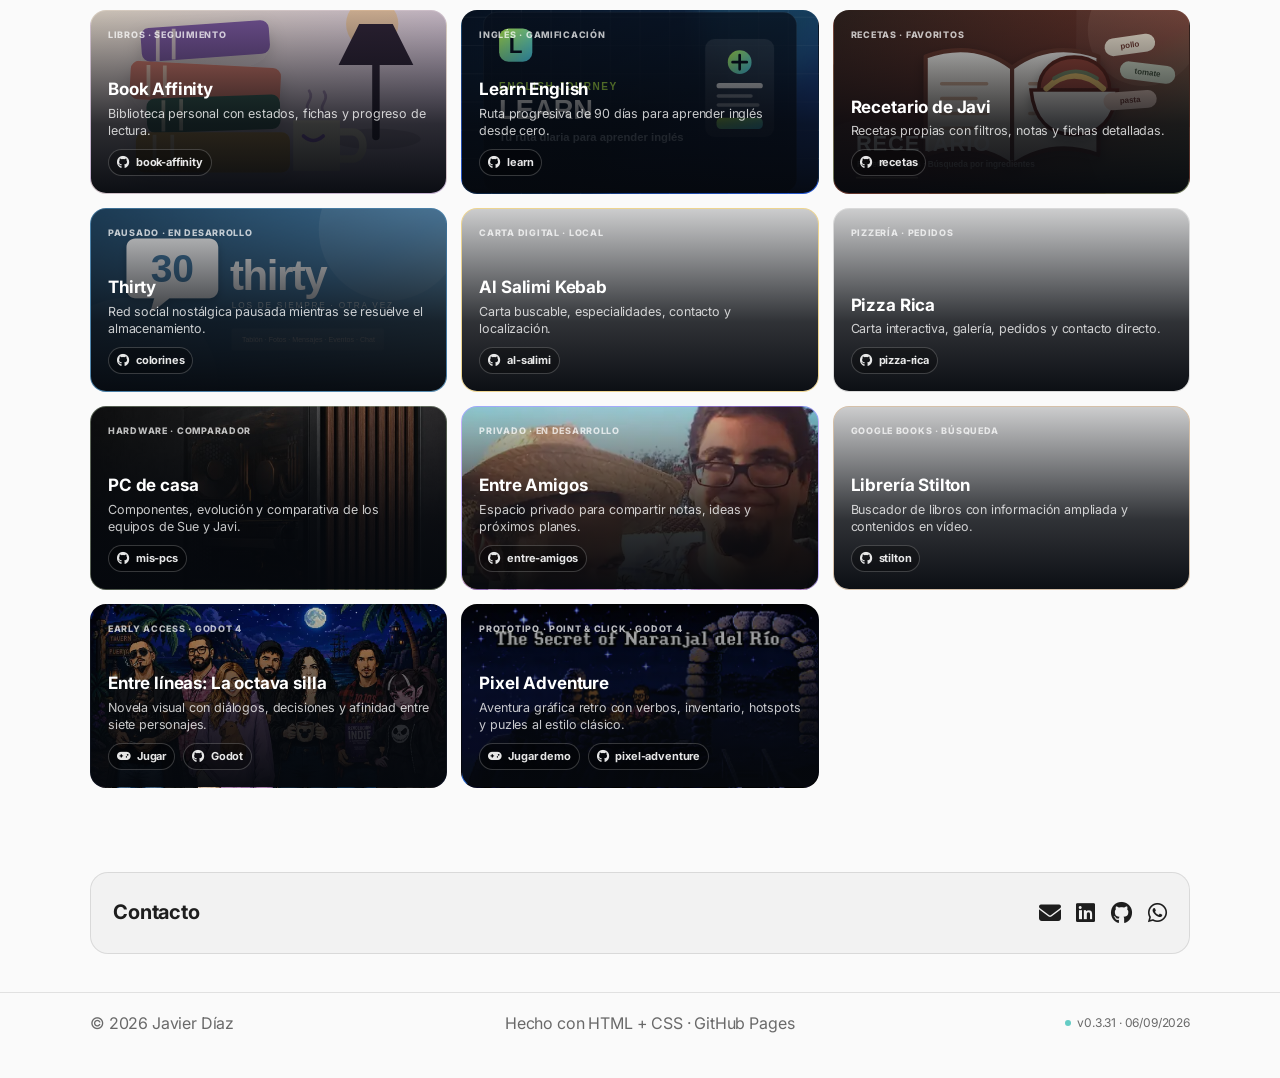
==== commit 9daa4814: "chore: sincronizar cvitae 0.3.31" ====
--- a/index.html
+++ b/index.html
@@ -7,7 +7,7 @@
   <meta name="description" content="Perfil profesional de Javier Díaz, Senior Software Engineer en NTT DATA Europe & Latam, con experiencia en backend Java, liderazgo técnico y coordinación de equipos." />
   <meta name="color-scheme" content="light dark" />
   <meta name="theme-color" content="#0b1020" />
-  <meta name="application-version" content="0.3.30" />
+  <meta name="application-version" content="0.3.31" />
   <link rel="manifest" href="manifest.webmanifest" />
   <link rel="preload" href="assets/icons/icon-512.png" as="image" type="image/png" fetchpriority="high" />
   <link rel="icon" type="image/png" sizes="32x32" href="assets/icons/favicon-32.png" />
@@ -21,7 +21,7 @@
     <link href="https://fonts.googleapis.com/css2?family=Inter:wght@400;500;600;700&display=swap" rel="stylesheet">
     <link rel="stylesheet" href="https://cdnjs.cloudflare.com/ajax/libs/font-awesome/6.5.0/css/all.min.css">
   </noscript>
-  <link rel="stylesheet" href="styles.css?v=0.3.30" />
+  <link rel="stylesheet" href="styles.css?v=0.3.31" />
   <style>
     #proyectos .section__head p{max-width:520px}#proyectos .cards{grid-template-columns:repeat(3,minmax(0,1fr));gap:14px}#proyectos .proj{min-height:184px!important;padding:17px!important;border-radius:16px;background-position:center}#proyectos .proj::before{background:linear-gradient(180deg,rgba(5,8,13,.16) 0%,rgba(5,8,13,.82) 62%,rgba(5,8,13,.97) 100%)}#proyectos .proj>*:not(.proj__card-link){max-width:100%!important}#proyectos .proj__eyebrow{max-width:100%;margin-bottom:5px;overflow:hidden;color:rgba(255,255,255,.72);font-size:9px;letter-spacing:.08em;text-overflow:ellipsis;white-space:nowrap}#proyectos .proj h3{margin:auto 0 5px;font-size:17px;line-height:1.2}#proyectos .proj p{display:-webkit-box;margin:0;overflow:hidden;color:rgba(255,255,255,.78);font-size:12.5px;line-height:1.4;-webkit-box-orient:vertical;-webkit-line-clamp:2}#proyectos .proj .links{margin-top:9px;padding-top:0;gap:8px;font-size:11px}#proyectos .proj .links a{display:inline-flex;align-items:center;gap:6px;padding:4px 8px;border:1px solid rgba(255,255,255,.2);border-radius:999px;background:rgba(0,0,0,.3);color:rgba(255,255,255,.9)}#proyectos .repo-link i{font-size:13px}.proj--project-hub{border-color:rgba(110,231,216,.55);background-position:center}.proj--project-hub::before{background:linear-gradient(180deg,rgba(4,10,18,.08),rgba(4,10,18,.78) 58%,rgba(4,10,18,.97))}.proj--project-hub a{color:#8cf4e7}.footer__version{display:inline-flex;align-items:center;gap:6px;font-size:12px;white-space:nowrap}.footer__version::before{content:"";width:6px;height:6px;border-radius:50%;background:var(--accent)}
     @media(max-width:900px){#proyectos .cards{grid-template-columns:repeat(2,minmax(0,1fr))}}@media(max-width:560px){#proyectos .cards{grid-template-columns:minmax(0,1fr);gap:11px}#proyectos .proj{min-height:150px!important;padding:15px!important}#proyectos .proj h3{font-size:16px}}
@@ -51,14 +51,14 @@
       <article class="proj proj--stilton" style="background-image:url('https://images.unsplash.com/photo-1507842217343-583bb7270b66');"><a class="proj__card-link" href="https://javidei.github.io/stilton/" aria-label="Abrir la librería Stilton"></a><span class="proj__eyebrow">Google Books · Búsqueda</span><h3>Librería Stilton</h3><p>Buscador de libros con información ampliada y contenidos en vídeo.</p><div class="links"><a class="repo-link" href="https://github.com/javidei/stilton"><i class="fa-brands fa-github" aria-hidden="true"></i><span>stilton</span></a></div></article>
     </div></div></section>
     <section class="section section--tight" id="contacto"><div class="container"><div class="contact"><div class="contact__box"><h2>Contacto</h2><div class="contact__icons"><a href="mailto:javyspot@gmail.com" aria-label="Email" target="_blank" rel="noopener noreferrer"><i class="fa-solid fa-envelope"></i></a><a href="https://www.linkedin.com/in/javier-d%C3%ADaz-a8b126189" aria-label="LinkedIn" target="_blank" rel="noopener noreferrer"><i class="fa-brands fa-linkedin"></i></a><a href="https://github.com/javidei/cvitae" aria-label="GitHub" target="_blank" rel="noopener noreferrer"><i class="fa-brands fa-github"></i></a></div></div></div></div></section>
-    <footer class="footer"><div class="container footer__inner"><span>© <span id="year"></span> Javier Díaz</span><span class="muted">Hecho con HTML + CSS · GitHub Pages</span><span class="footer__version" title="Publicada el 6 de septiembre de 2026">v0.3.30 · 06/09/2026</span></div></footer>
+    <footer class="footer"><div class="container footer__inner"><span>© <span id="year"></span> Javier Díaz</span><span class="muted">Hecho con HTML + CSS · GitHub Pages</span><span class="footer__version" title="Publicada el 6 de septiembre de 2026">v0.3.31 · 06/09/2026</span></div></footer>
   </main>
   <script>
-    document.getElementById('year').textContent=new Date().getFullYear();if('serviceWorker'in navigator){addEventListener('load',()=>navigator.serviceWorker.register('./service-worker.js?v=0.3.30',{scope:'./',updateViaCache:'none'}).then(r=>r.update()).catch(()=>{}))}
+    document.getElementById('year').textContent=new Date().getFullYear();if('serviceWorker'in navigator){addEventListener('load',()=>navigator.serviceWorker.register('./service-worker.js?v=0.3.31',{scope:'./',updateViaCache:'none'}).then(r=>r.update()).catch(()=>{}))}
   </script>
-  <script src="./otome-card.js?v=0.3.30"></script>
-  <script src="./pixel-adventure-card.js?v=0.3.30"></script>
-  <script src="./survival-card.js?v=0.3.30"></script>
+  <script src="./otome-card.js?v=0.3.31"></script>
+  <script src="./pixel-adventure-card.js?v=0.3.31"></script>
+  <script src="./survival-card.js?v=0.3.31"></script>
   <script src="./senor-jueguitos-card.js?v=0.3.30"></script>
 </body>
 </html>
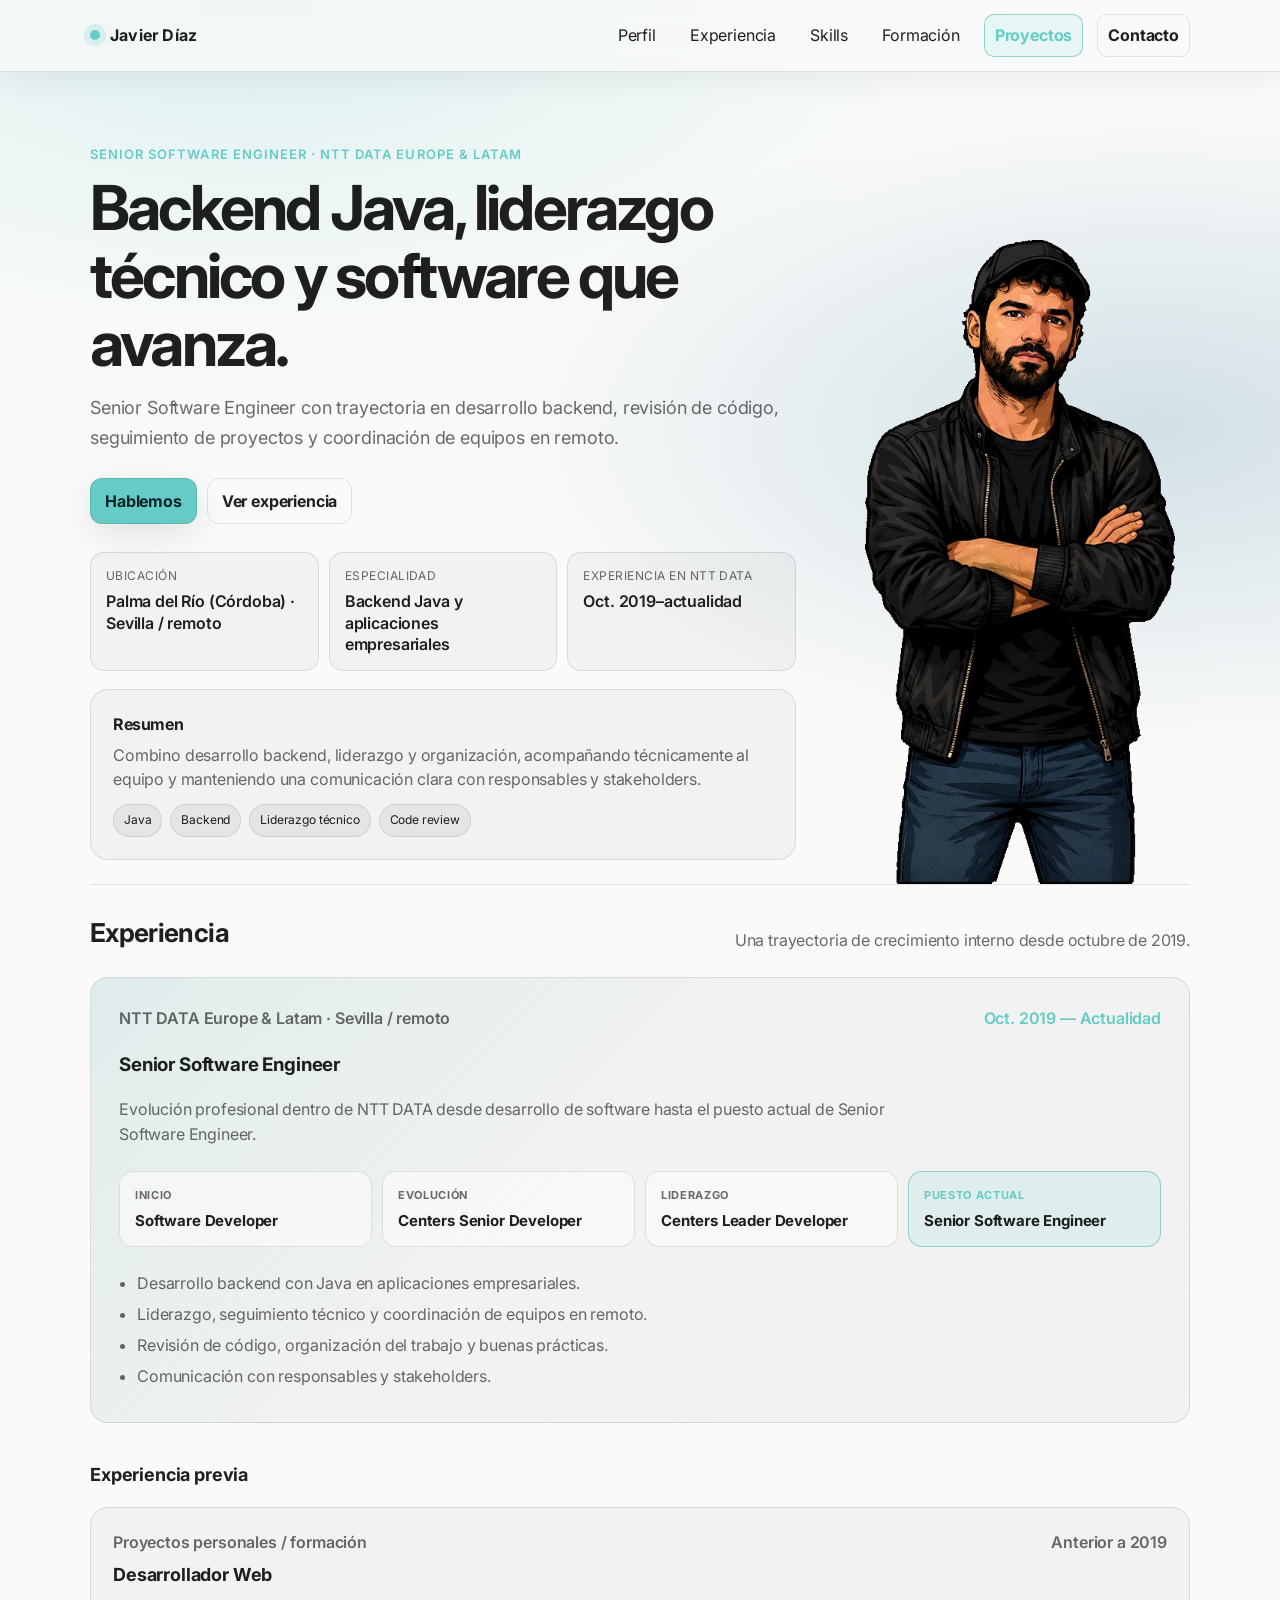
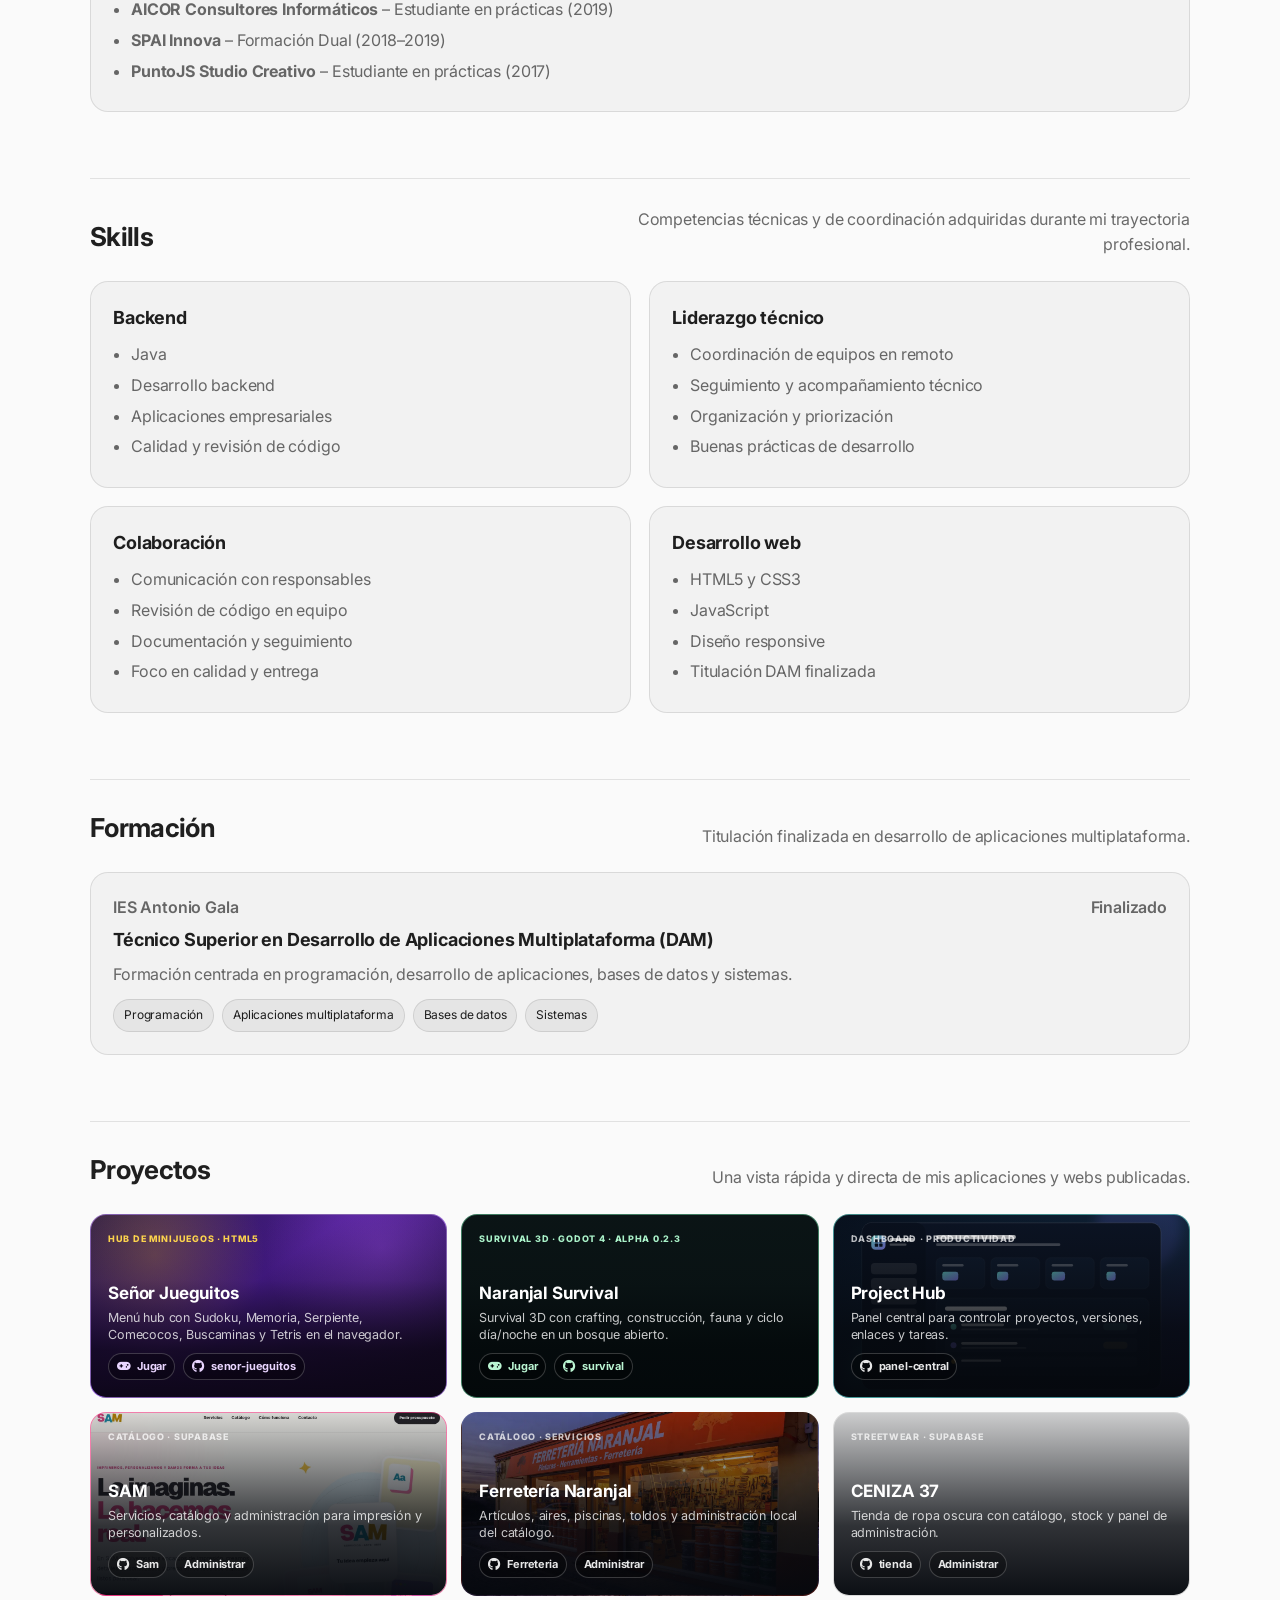
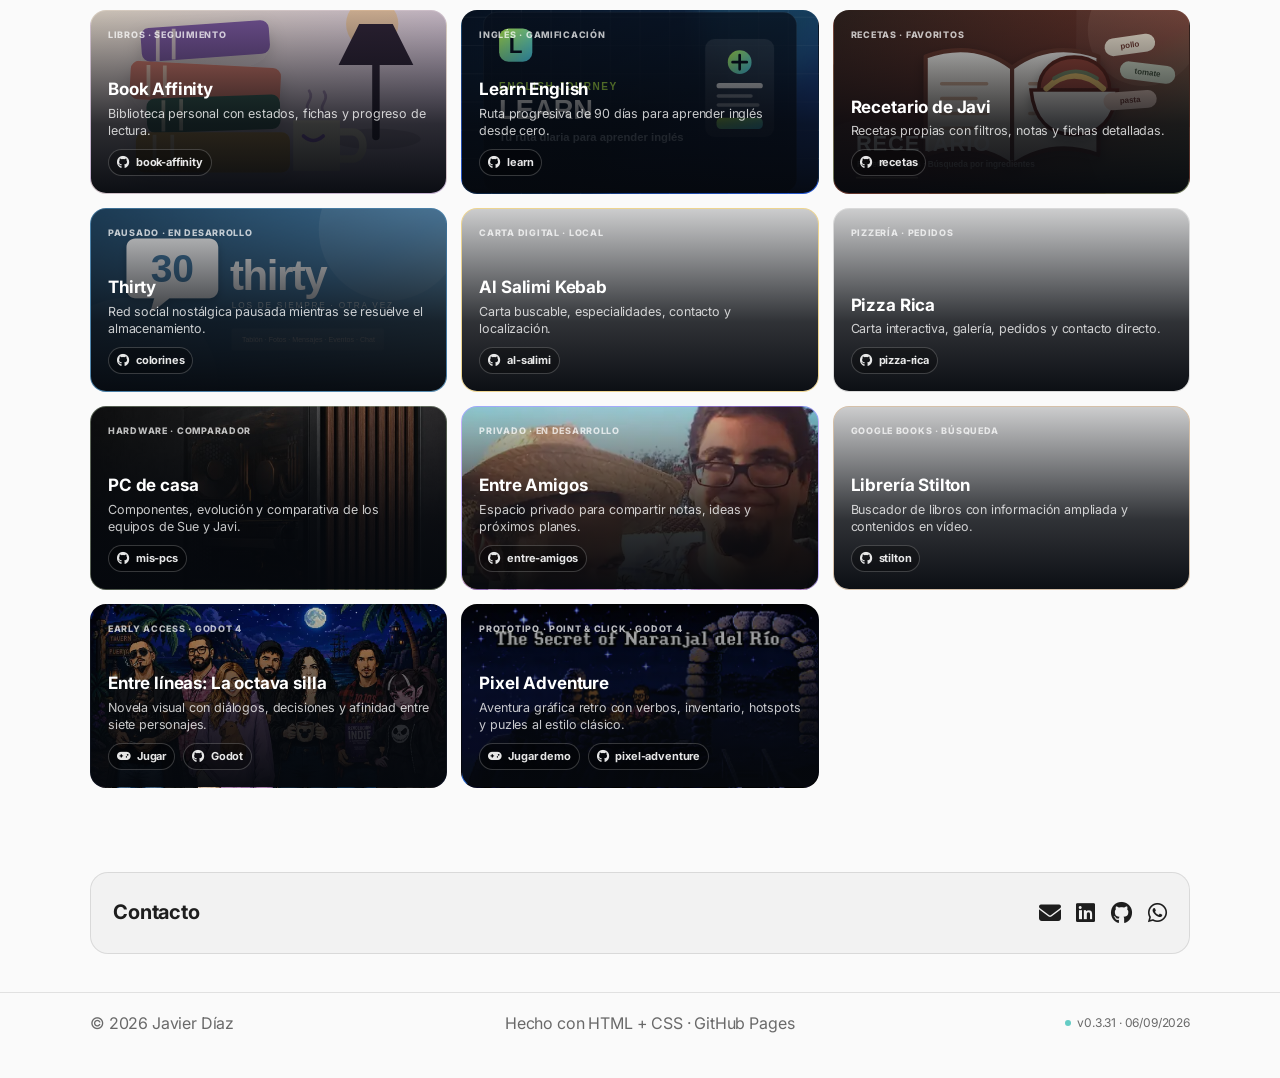
==== commit e1a35556: "chore: sincronizar cvitae 0.3.31" ====
--- a/index.html
+++ b/index.html
@@ -59,6 +59,6 @@
   <script src="./otome-card.js?v=0.3.31"></script>
   <script src="./pixel-adventure-card.js?v=0.3.31"></script>
   <script src="./survival-card.js?v=0.3.31"></script>
-  <script src="./senor-jueguitos-card.js?v=0.3.30"></script>
+  <script src="./senor-jueguitos-card.js?v=0.3.31"></script>
 </body>
 </html>
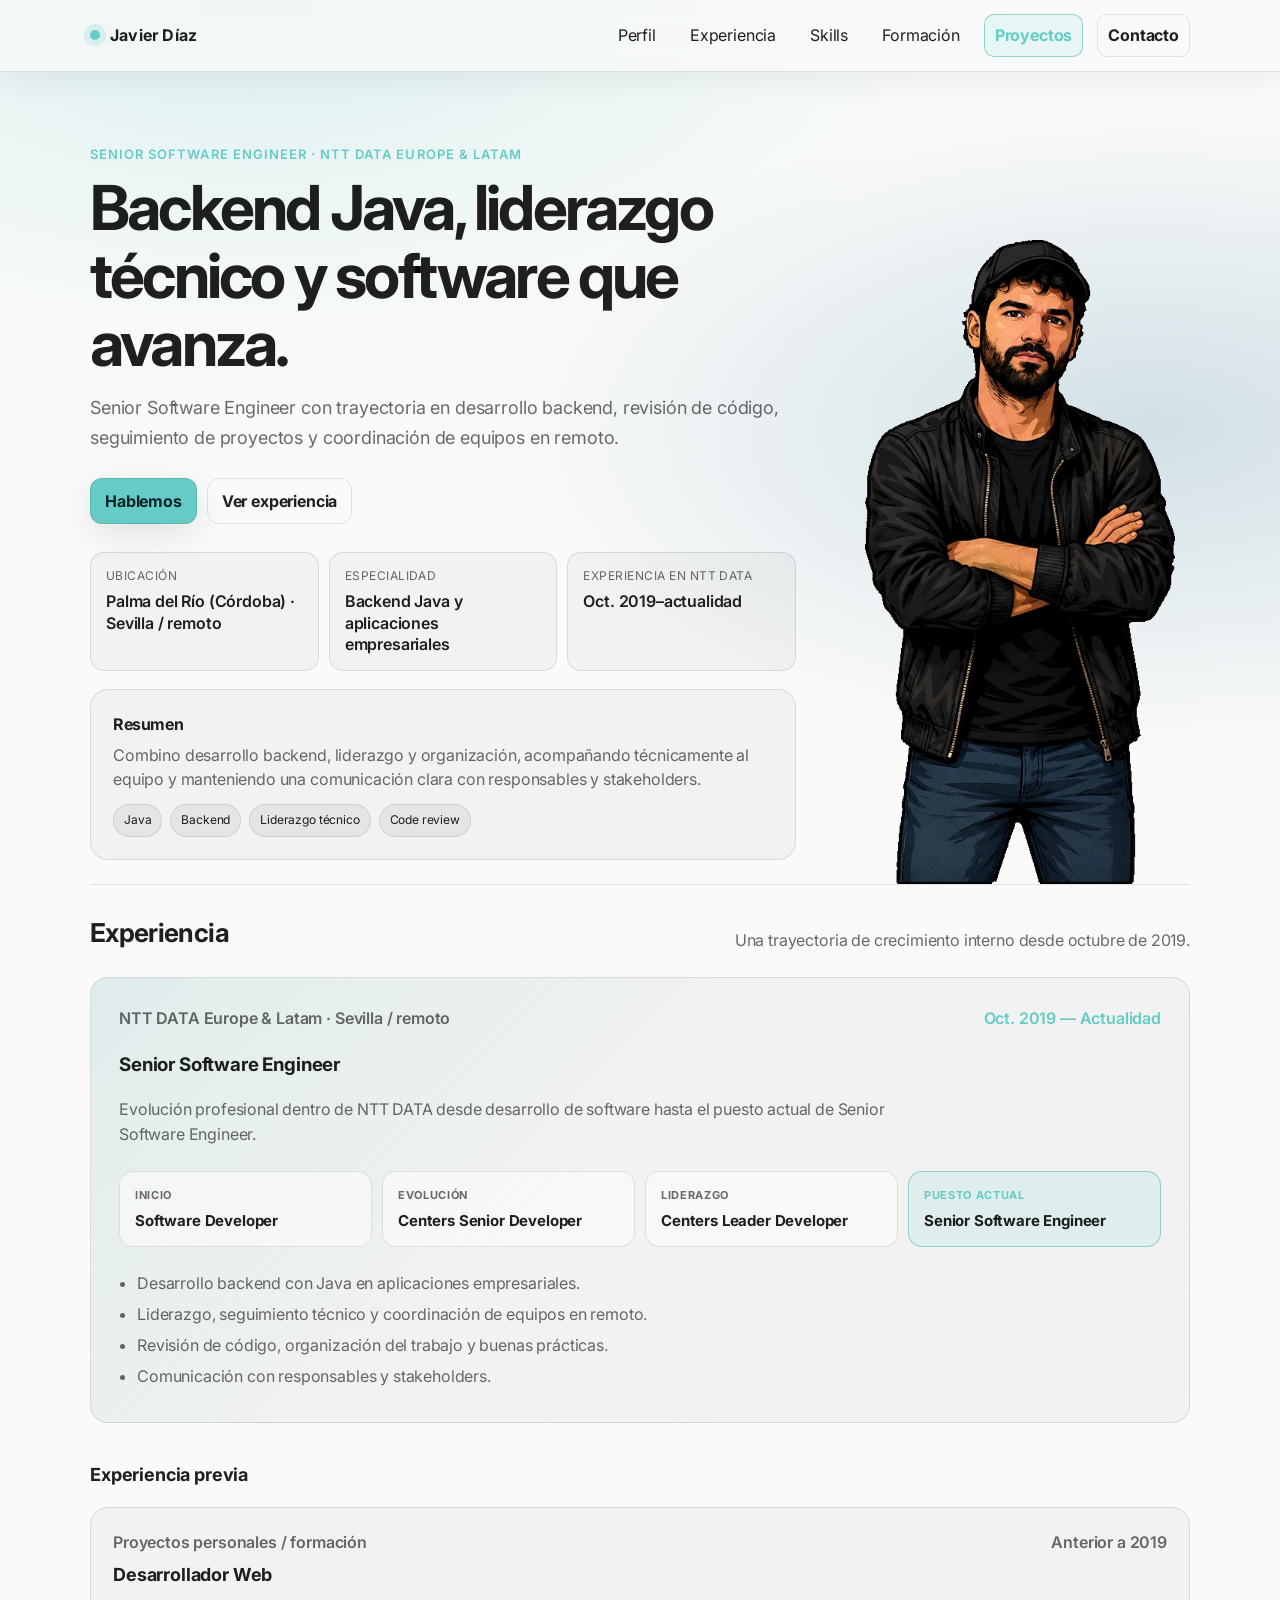
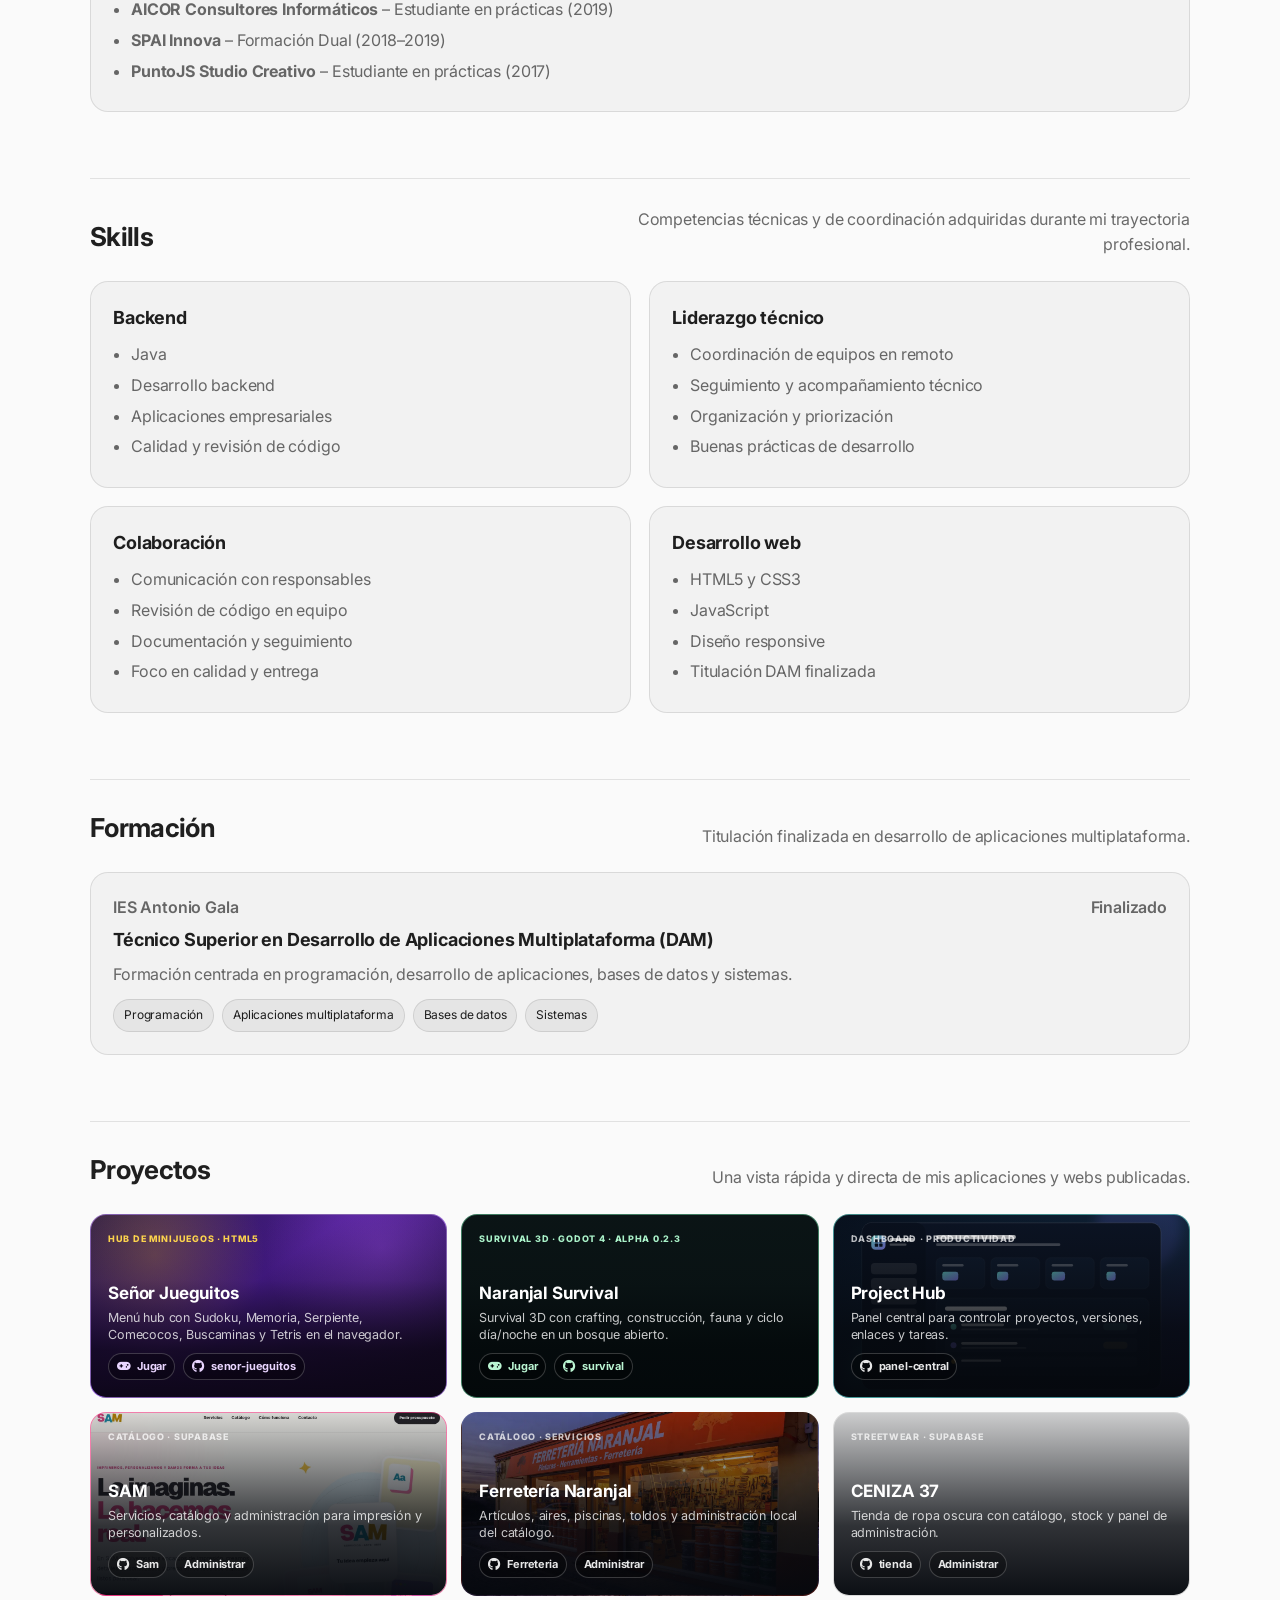
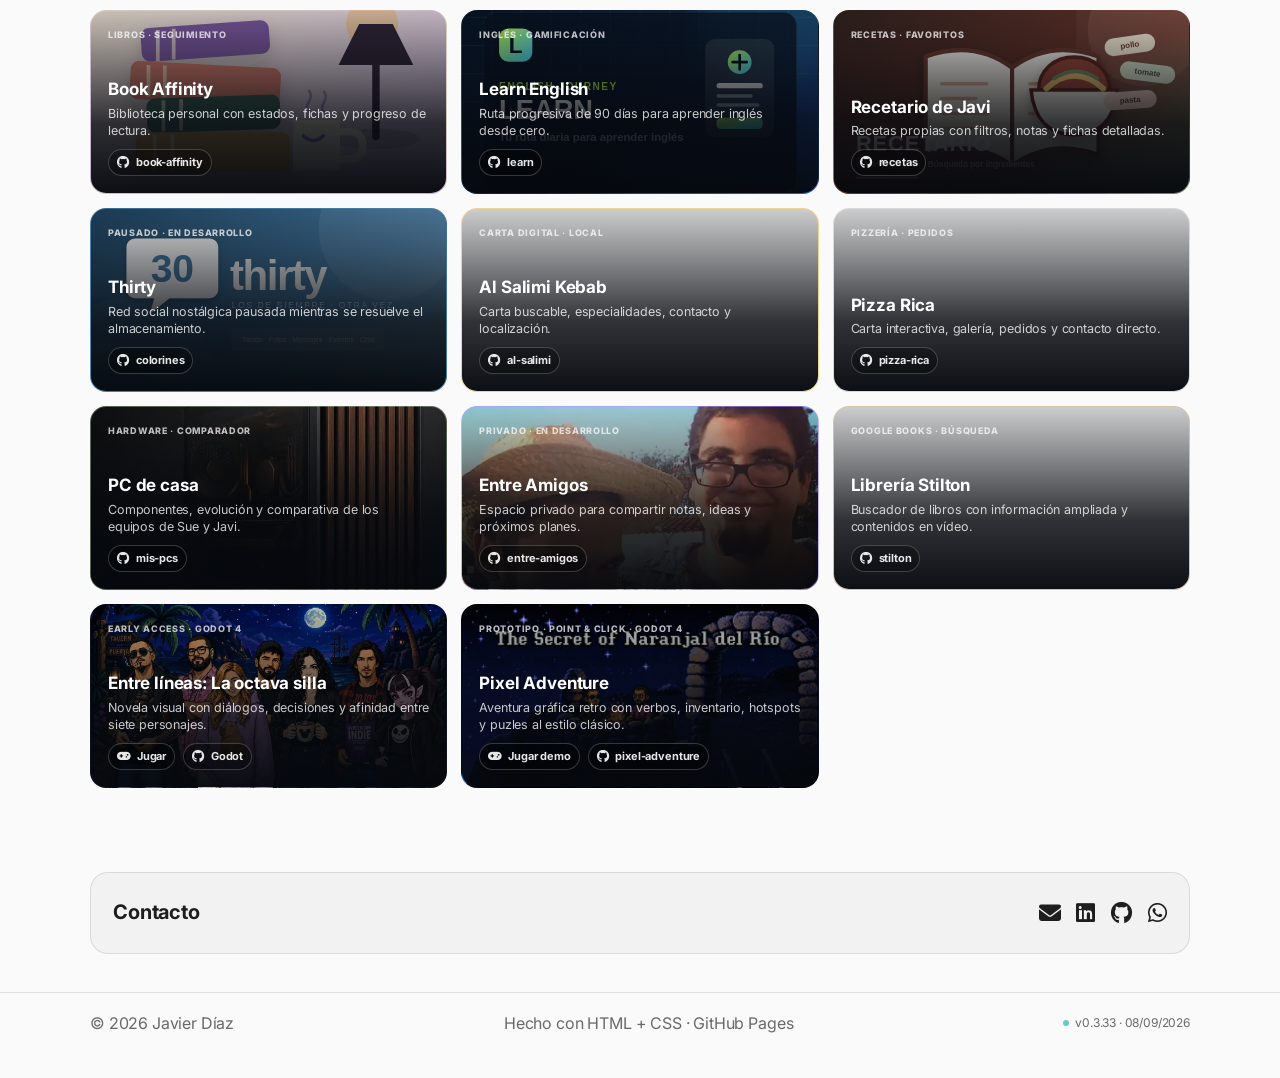
==== commit 54b4804a: "chore: sincronizar cvitae 0.3.33" ====
--- a/index.html
+++ b/index.html
@@ -7,7 +7,7 @@
   <meta name="description" content="Perfil profesional de Javier Díaz, Senior Software Engineer en NTT DATA Europe & Latam, con experiencia en backend Java, liderazgo técnico y coordinación de equipos." />
   <meta name="color-scheme" content="light dark" />
   <meta name="theme-color" content="#0b1020" />
-  <meta name="application-version" content="0.3.31" />
+  <meta name="application-version" content="0.3.33" />
   <link rel="manifest" href="manifest.webmanifest" />
   <link rel="preload" href="assets/icons/icon-512.png" as="image" type="image/png" fetchpriority="high" />
   <link rel="icon" type="image/png" sizes="32x32" href="assets/icons/favicon-32.png" />
@@ -21,7 +21,7 @@
     <link href="https://fonts.googleapis.com/css2?family=Inter:wght@400;500;600;700&display=swap" rel="stylesheet">
     <link rel="stylesheet" href="https://cdnjs.cloudflare.com/ajax/libs/font-awesome/6.5.0/css/all.min.css">
   </noscript>
-  <link rel="stylesheet" href="styles.css?v=0.3.31" />
+  <link rel="stylesheet" href="styles.css?v=0.3.33" />
   <style>
     #proyectos .section__head p{max-width:520px}#proyectos .cards{grid-template-columns:repeat(3,minmax(0,1fr));gap:14px}#proyectos .proj{min-height:184px!important;padding:17px!important;border-radius:16px;background-position:center}#proyectos .proj::before{background:linear-gradient(180deg,rgba(5,8,13,.16) 0%,rgba(5,8,13,.82) 62%,rgba(5,8,13,.97) 100%)}#proyectos .proj>*:not(.proj__card-link){max-width:100%!important}#proyectos .proj__eyebrow{max-width:100%;margin-bottom:5px;overflow:hidden;color:rgba(255,255,255,.72);font-size:9px;letter-spacing:.08em;text-overflow:ellipsis;white-space:nowrap}#proyectos .proj h3{margin:auto 0 5px;font-size:17px;line-height:1.2}#proyectos .proj p{display:-webkit-box;margin:0;overflow:hidden;color:rgba(255,255,255,.78);font-size:12.5px;line-height:1.4;-webkit-box-orient:vertical;-webkit-line-clamp:2}#proyectos .proj .links{margin-top:9px;padding-top:0;gap:8px;font-size:11px}#proyectos .proj .links a{display:inline-flex;align-items:center;gap:6px;padding:4px 8px;border:1px solid rgba(255,255,255,.2);border-radius:999px;background:rgba(0,0,0,.3);color:rgba(255,255,255,.9)}#proyectos .repo-link i{font-size:13px}.proj--project-hub{border-color:rgba(110,231,216,.55);background-position:center}.proj--project-hub::before{background:linear-gradient(180deg,rgba(4,10,18,.08),rgba(4,10,18,.78) 58%,rgba(4,10,18,.97))}.proj--project-hub a{color:#8cf4e7}.footer__version{display:inline-flex;align-items:center;gap:6px;font-size:12px;white-space:nowrap}.footer__version::before{content:"";width:6px;height:6px;border-radius:50%;background:var(--accent)}
     @media(max-width:900px){#proyectos .cards{grid-template-columns:repeat(2,minmax(0,1fr))}}@media(max-width:560px){#proyectos .cards{grid-template-columns:minmax(0,1fr);gap:11px}#proyectos .proj{min-height:150px!important;padding:15px!important}#proyectos .proj h3{font-size:16px}}
@@ -51,14 +51,14 @@
       <article class="proj proj--stilton" style="background-image:url('https://images.unsplash.com/photo-1507842217343-583bb7270b66');"><a class="proj__card-link" href="https://javidei.github.io/stilton/" aria-label="Abrir la librería Stilton"></a><span class="proj__eyebrow">Google Books · Búsqueda</span><h3>Librería Stilton</h3><p>Buscador de libros con información ampliada y contenidos en vídeo.</p><div class="links"><a class="repo-link" href="https://github.com/javidei/stilton"><i class="fa-brands fa-github" aria-hidden="true"></i><span>stilton</span></a></div></article>
     </div></div></section>
     <section class="section section--tight" id="contacto"><div class="container"><div class="contact"><div class="contact__box"><h2>Contacto</h2><div class="contact__icons"><a href="mailto:javyspot@gmail.com" aria-label="Email" target="_blank" rel="noopener noreferrer"><i class="fa-solid fa-envelope"></i></a><a href="https://www.linkedin.com/in/javier-d%C3%ADaz-a8b126189" aria-label="LinkedIn" target="_blank" rel="noopener noreferrer"><i class="fa-brands fa-linkedin"></i></a><a href="https://github.com/javidei/cvitae" aria-label="GitHub" target="_blank" rel="noopener noreferrer"><i class="fa-brands fa-github"></i></a></div></div></div></div></section>
-    <footer class="footer"><div class="container footer__inner"><span>© <span id="year"></span> Javier Díaz</span><span class="muted">Hecho con HTML + CSS · GitHub Pages</span><span class="footer__version" title="Publicada el 6 de septiembre de 2026">v0.3.31 · 06/09/2026</span></div></footer>
+    <footer class="footer"><div class="container footer__inner"><span>© <span id="year"></span> Javier Díaz</span><span class="muted">Hecho con HTML + CSS · GitHub Pages</span><span class="footer__version" title="Publicada el 8 de septiembre de 2026">v0.3.33 · 08/09/2026</span></div></footer>
   </main>
   <script>
-    document.getElementById('year').textContent=new Date().getFullYear();if('serviceWorker'in navigator){addEventListener('load',()=>navigator.serviceWorker.register('./service-worker.js?v=0.3.31',{scope:'./',updateViaCache:'none'}).then(r=>r.update()).catch(()=>{}))}
+    document.getElementById('year').textContent=new Date().getFullYear();if('serviceWorker'in navigator){addEventListener('load',()=>navigator.serviceWorker.register('./service-worker.js?v=0.3.33',{scope:'./',updateViaCache:'none'}).then(r=>r.update()).catch(()=>{}))}
   </script>
-  <script src="./otome-card.js?v=0.3.31"></script>
-  <script src="./pixel-adventure-card.js?v=0.3.31"></script>
-  <script src="./survival-card.js?v=0.3.31"></script>
-  <script src="./senor-jueguitos-card.js?v=0.3.31"></script>
+  <script src="./otome-card.js?v=0.3.33"></script>
+  <script src="./pixel-adventure-card.js?v=0.3.33"></script>
+  <script src="./survival-card.js?v=0.3.33"></script>
+  <script src="./senor-jueguitos-card.js?v=0.3.33"></script>
 </body>
 </html>
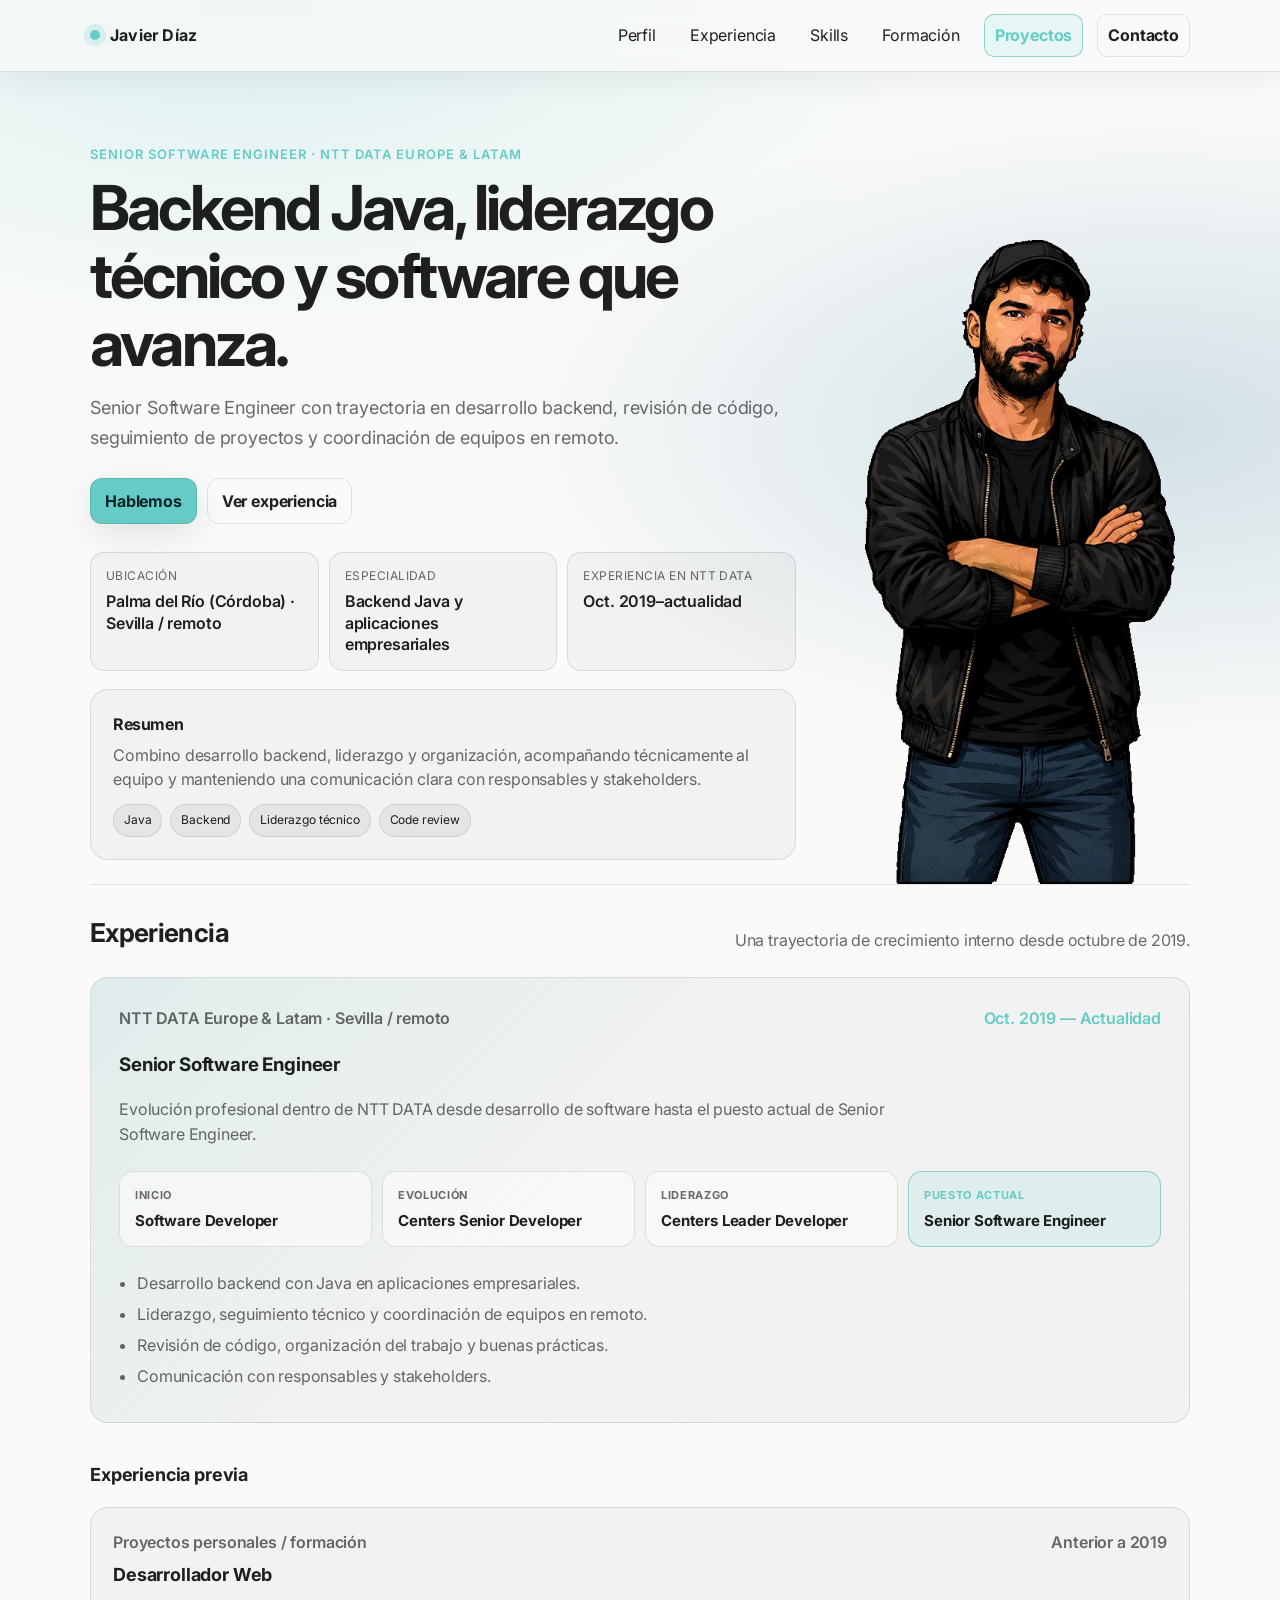
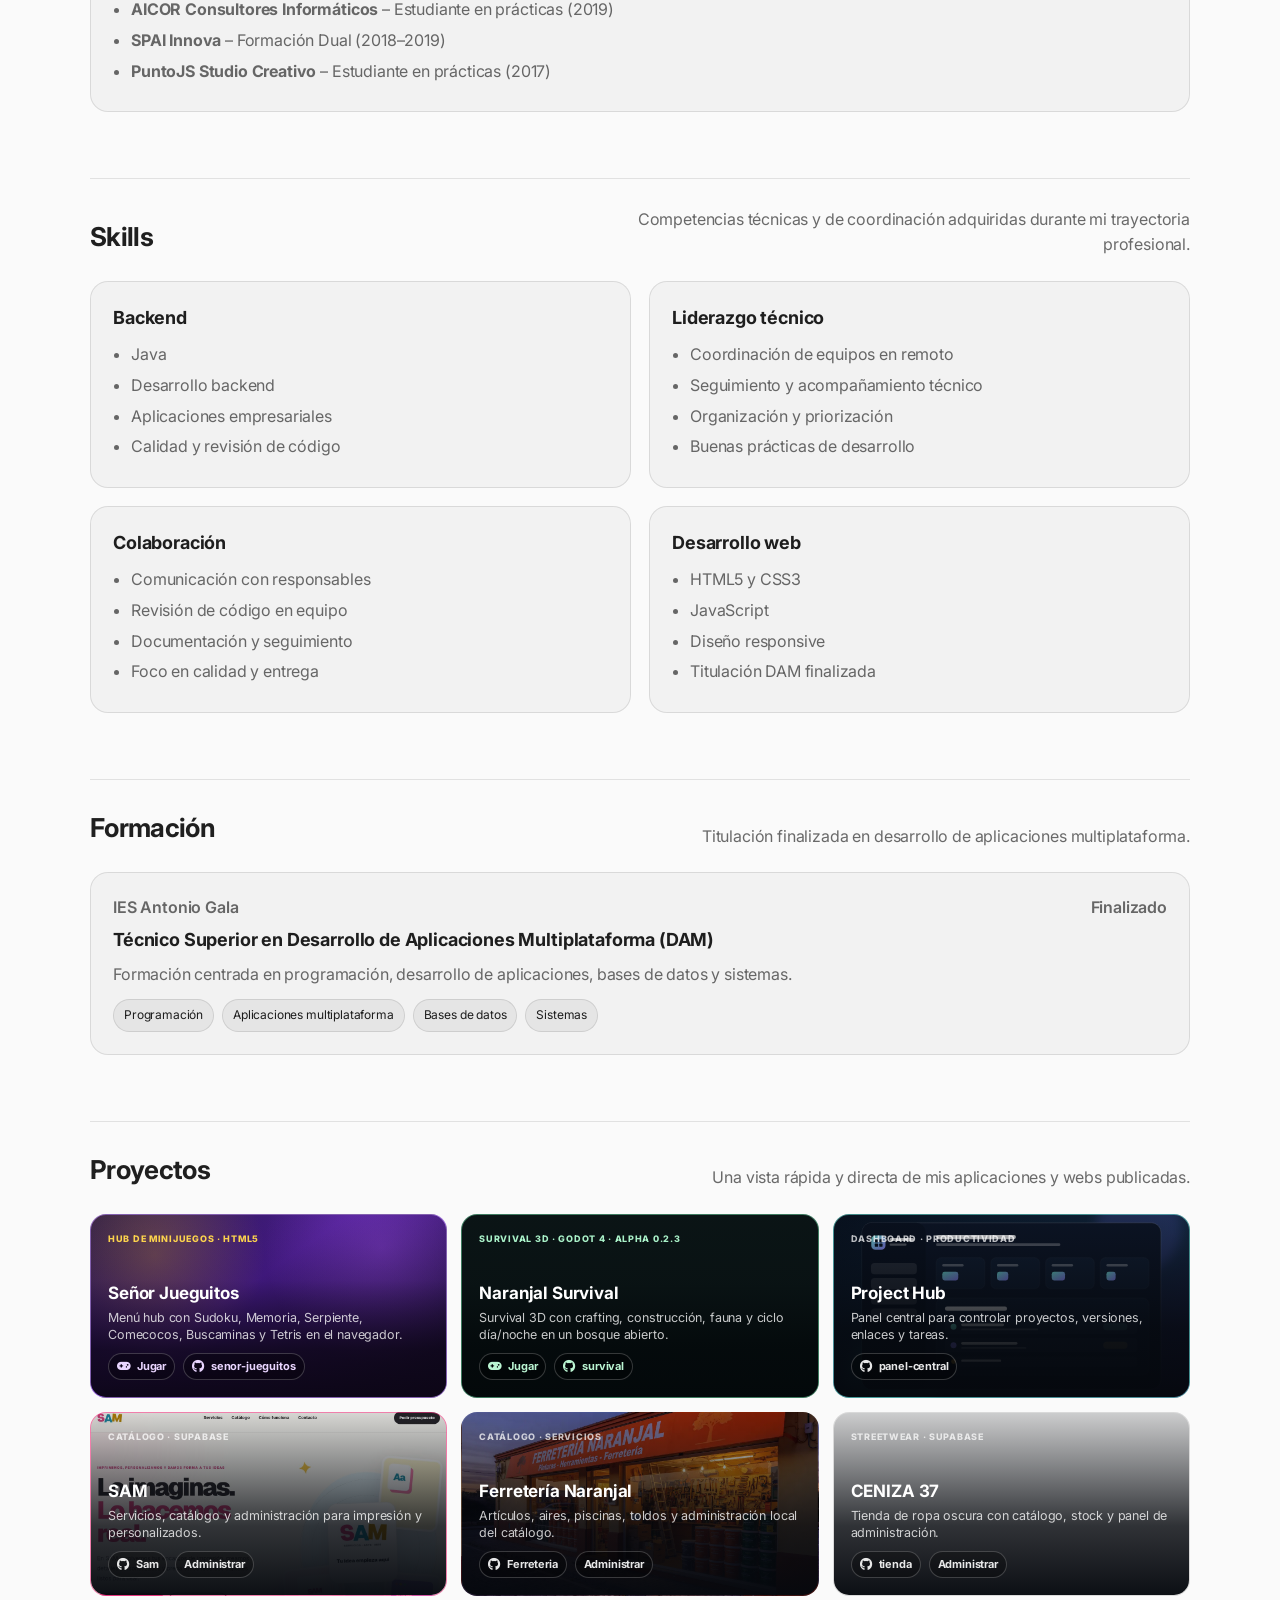
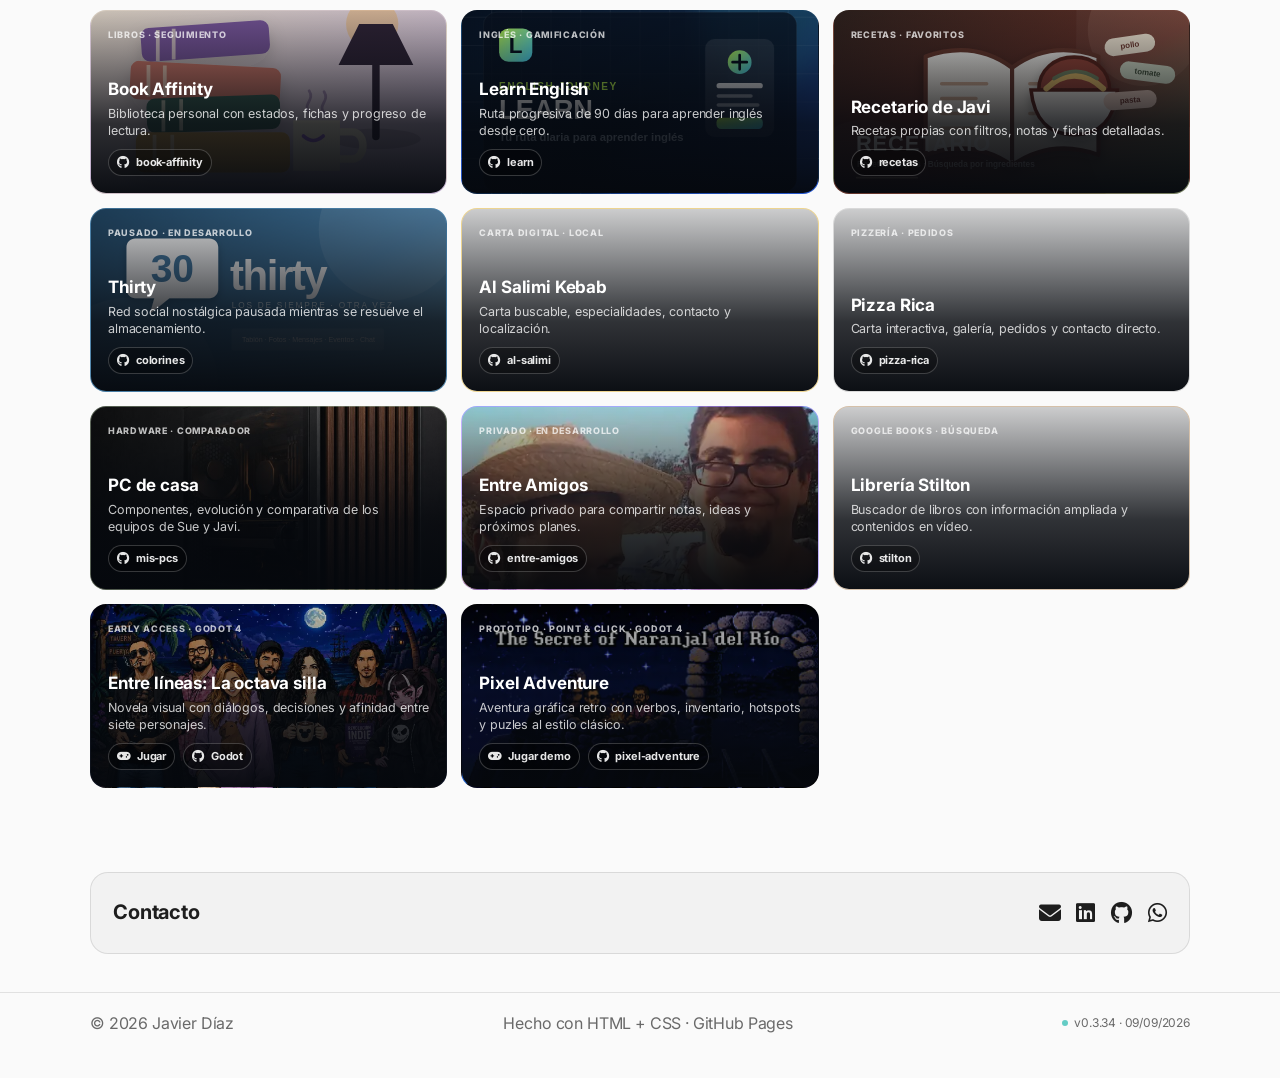
==== commit 4267bb15: "chore: sincronizar cvitae 0.3.34" ====
--- a/index.html
+++ b/index.html
@@ -7,7 +7,7 @@
   <meta name="description" content="Perfil profesional de Javier Díaz, Senior Software Engineer en NTT DATA Europe & Latam, con experiencia en backend Java, liderazgo técnico y coordinación de equipos." />
   <meta name="color-scheme" content="light dark" />
   <meta name="theme-color" content="#0b1020" />
-  <meta name="application-version" content="0.3.33" />
+  <meta name="application-version" content="0.3.34" />
   <link rel="manifest" href="manifest.webmanifest" />
   <link rel="preload" href="assets/icons/icon-512.png" as="image" type="image/png" fetchpriority="high" />
   <link rel="icon" type="image/png" sizes="32x32" href="assets/icons/favicon-32.png" />
@@ -21,7 +21,7 @@
     <link href="https://fonts.googleapis.com/css2?family=Inter:wght@400;500;600;700&display=swap" rel="stylesheet">
     <link rel="stylesheet" href="https://cdnjs.cloudflare.com/ajax/libs/font-awesome/6.5.0/css/all.min.css">
   </noscript>
-  <link rel="stylesheet" href="styles.css?v=0.3.33" />
+  <link rel="stylesheet" href="styles.css?v=0.3.34" />
   <style>
     #proyectos .section__head p{max-width:520px}#proyectos .cards{grid-template-columns:repeat(3,minmax(0,1fr));gap:14px}#proyectos .proj{min-height:184px!important;padding:17px!important;border-radius:16px;background-position:center}#proyectos .proj::before{background:linear-gradient(180deg,rgba(5,8,13,.16) 0%,rgba(5,8,13,.82) 62%,rgba(5,8,13,.97) 100%)}#proyectos .proj>*:not(.proj__card-link){max-width:100%!important}#proyectos .proj__eyebrow{max-width:100%;margin-bottom:5px;overflow:hidden;color:rgba(255,255,255,.72);font-size:9px;letter-spacing:.08em;text-overflow:ellipsis;white-space:nowrap}#proyectos .proj h3{margin:auto 0 5px;font-size:17px;line-height:1.2}#proyectos .proj p{display:-webkit-box;margin:0;overflow:hidden;color:rgba(255,255,255,.78);font-size:12.5px;line-height:1.4;-webkit-box-orient:vertical;-webkit-line-clamp:2}#proyectos .proj .links{margin-top:9px;padding-top:0;gap:8px;font-size:11px}#proyectos .proj .links a{display:inline-flex;align-items:center;gap:6px;padding:4px 8px;border:1px solid rgba(255,255,255,.2);border-radius:999px;background:rgba(0,0,0,.3);color:rgba(255,255,255,.9)}#proyectos .repo-link i{font-size:13px}.proj--project-hub{border-color:rgba(110,231,216,.55);background-position:center}.proj--project-hub::before{background:linear-gradient(180deg,rgba(4,10,18,.08),rgba(4,10,18,.78) 58%,rgba(4,10,18,.97))}.proj--project-hub a{color:#8cf4e7}.footer__version{display:inline-flex;align-items:center;gap:6px;font-size:12px;white-space:nowrap}.footer__version::before{content:"";width:6px;height:6px;border-radius:50%;background:var(--accent)}
     @media(max-width:900px){#proyectos .cards{grid-template-columns:repeat(2,minmax(0,1fr))}}@media(max-width:560px){#proyectos .cards{grid-template-columns:minmax(0,1fr);gap:11px}#proyectos .proj{min-height:150px!important;padding:15px!important}#proyectos .proj h3{font-size:16px}}
@@ -51,14 +51,14 @@
       <article class="proj proj--stilton" style="background-image:url('https://images.unsplash.com/photo-1507842217343-583bb7270b66');"><a class="proj__card-link" href="https://javidei.github.io/stilton/" aria-label="Abrir la librería Stilton"></a><span class="proj__eyebrow">Google Books · Búsqueda</span><h3>Librería Stilton</h3><p>Buscador de libros con información ampliada y contenidos en vídeo.</p><div class="links"><a class="repo-link" href="https://github.com/javidei/stilton"><i class="fa-brands fa-github" aria-hidden="true"></i><span>stilton</span></a></div></article>
     </div></div></section>
     <section class="section section--tight" id="contacto"><div class="container"><div class="contact"><div class="contact__box"><h2>Contacto</h2><div class="contact__icons"><a href="mailto:javyspot@gmail.com" aria-label="Email" target="_blank" rel="noopener noreferrer"><i class="fa-solid fa-envelope"></i></a><a href="https://www.linkedin.com/in/javier-d%C3%ADaz-a8b126189" aria-label="LinkedIn" target="_blank" rel="noopener noreferrer"><i class="fa-brands fa-linkedin"></i></a><a href="https://github.com/javidei/cvitae" aria-label="GitHub" target="_blank" rel="noopener noreferrer"><i class="fa-brands fa-github"></i></a></div></div></div></div></section>
-    <footer class="footer"><div class="container footer__inner"><span>© <span id="year"></span> Javier Díaz</span><span class="muted">Hecho con HTML + CSS · GitHub Pages</span><span class="footer__version" title="Publicada el 8 de septiembre de 2026">v0.3.33 · 08/09/2026</span></div></footer>
+    <footer class="footer"><div class="container footer__inner"><span>© <span id="year"></span> Javier Díaz</span><span class="muted">Hecho con HTML + CSS · GitHub Pages</span><span class="footer__version" title="Publicada el 9 de septiembre de 2026">v0.3.34 · 09/09/2026</span></div></footer>
   </main>
   <script>
-    document.getElementById('year').textContent=new Date().getFullYear();if('serviceWorker'in navigator){addEventListener('load',()=>navigator.serviceWorker.register('./service-worker.js?v=0.3.33',{scope:'./',updateViaCache:'none'}).then(r=>r.update()).catch(()=>{}))}
+    document.getElementById('year').textContent=new Date().getFullYear();if('serviceWorker'in navigator){addEventListener('load',()=>navigator.serviceWorker.register('./service-worker.js?v=0.3.34',{scope:'./',updateViaCache:'none'}).then(r=>r.update()).catch(()=>{}))}
   </script>
-  <script src="./otome-card.js?v=0.3.33"></script>
-  <script src="./pixel-adventure-card.js?v=0.3.33"></script>
-  <script src="./survival-card.js?v=0.3.33"></script>
-  <script src="./senor-jueguitos-card.js?v=0.3.33"></script>
+  <script src="./otome-card.js?v=0.3.34"></script>
+  <script src="./pixel-adventure-card.js?v=0.3.34"></script>
+  <script src="./survival-card.js?v=0.3.34"></script>
+  <script src="./senor-jueguitos-card.js?v=0.3.34"></script>
 </body>
 </html>
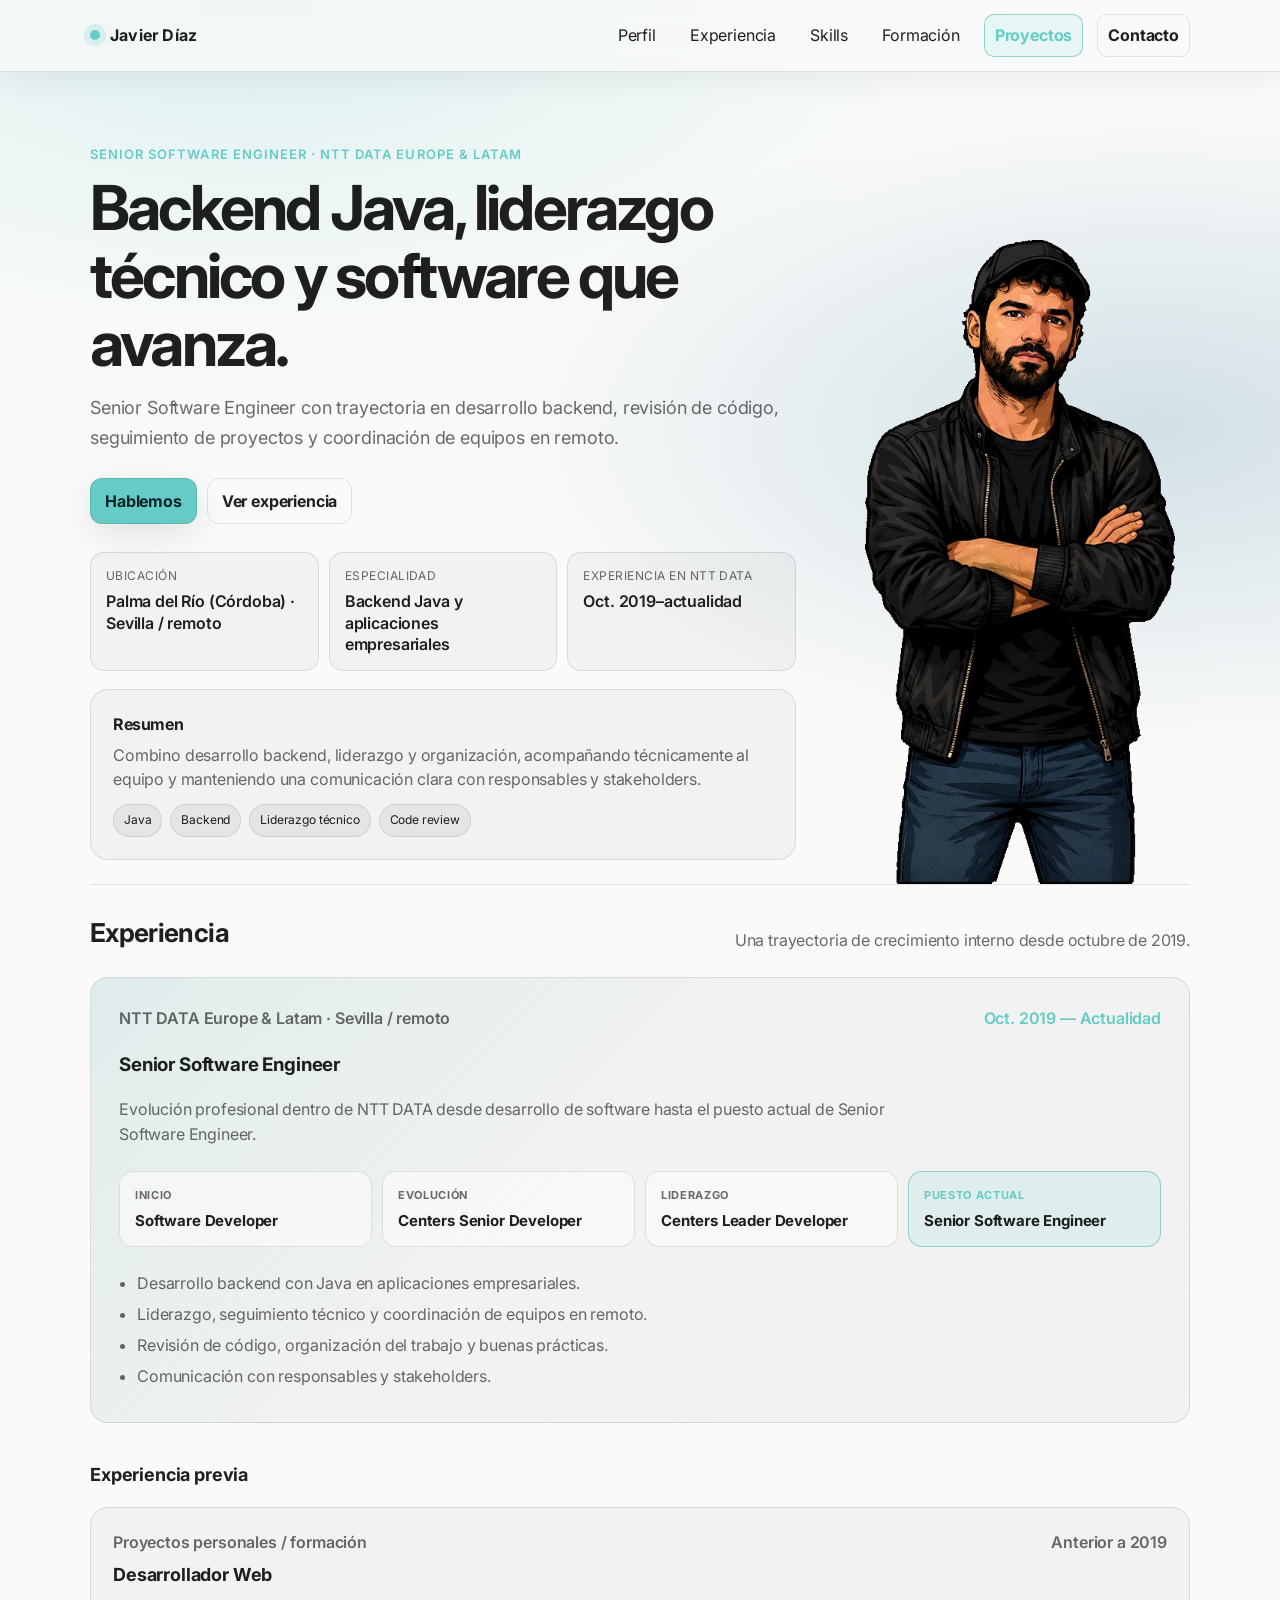
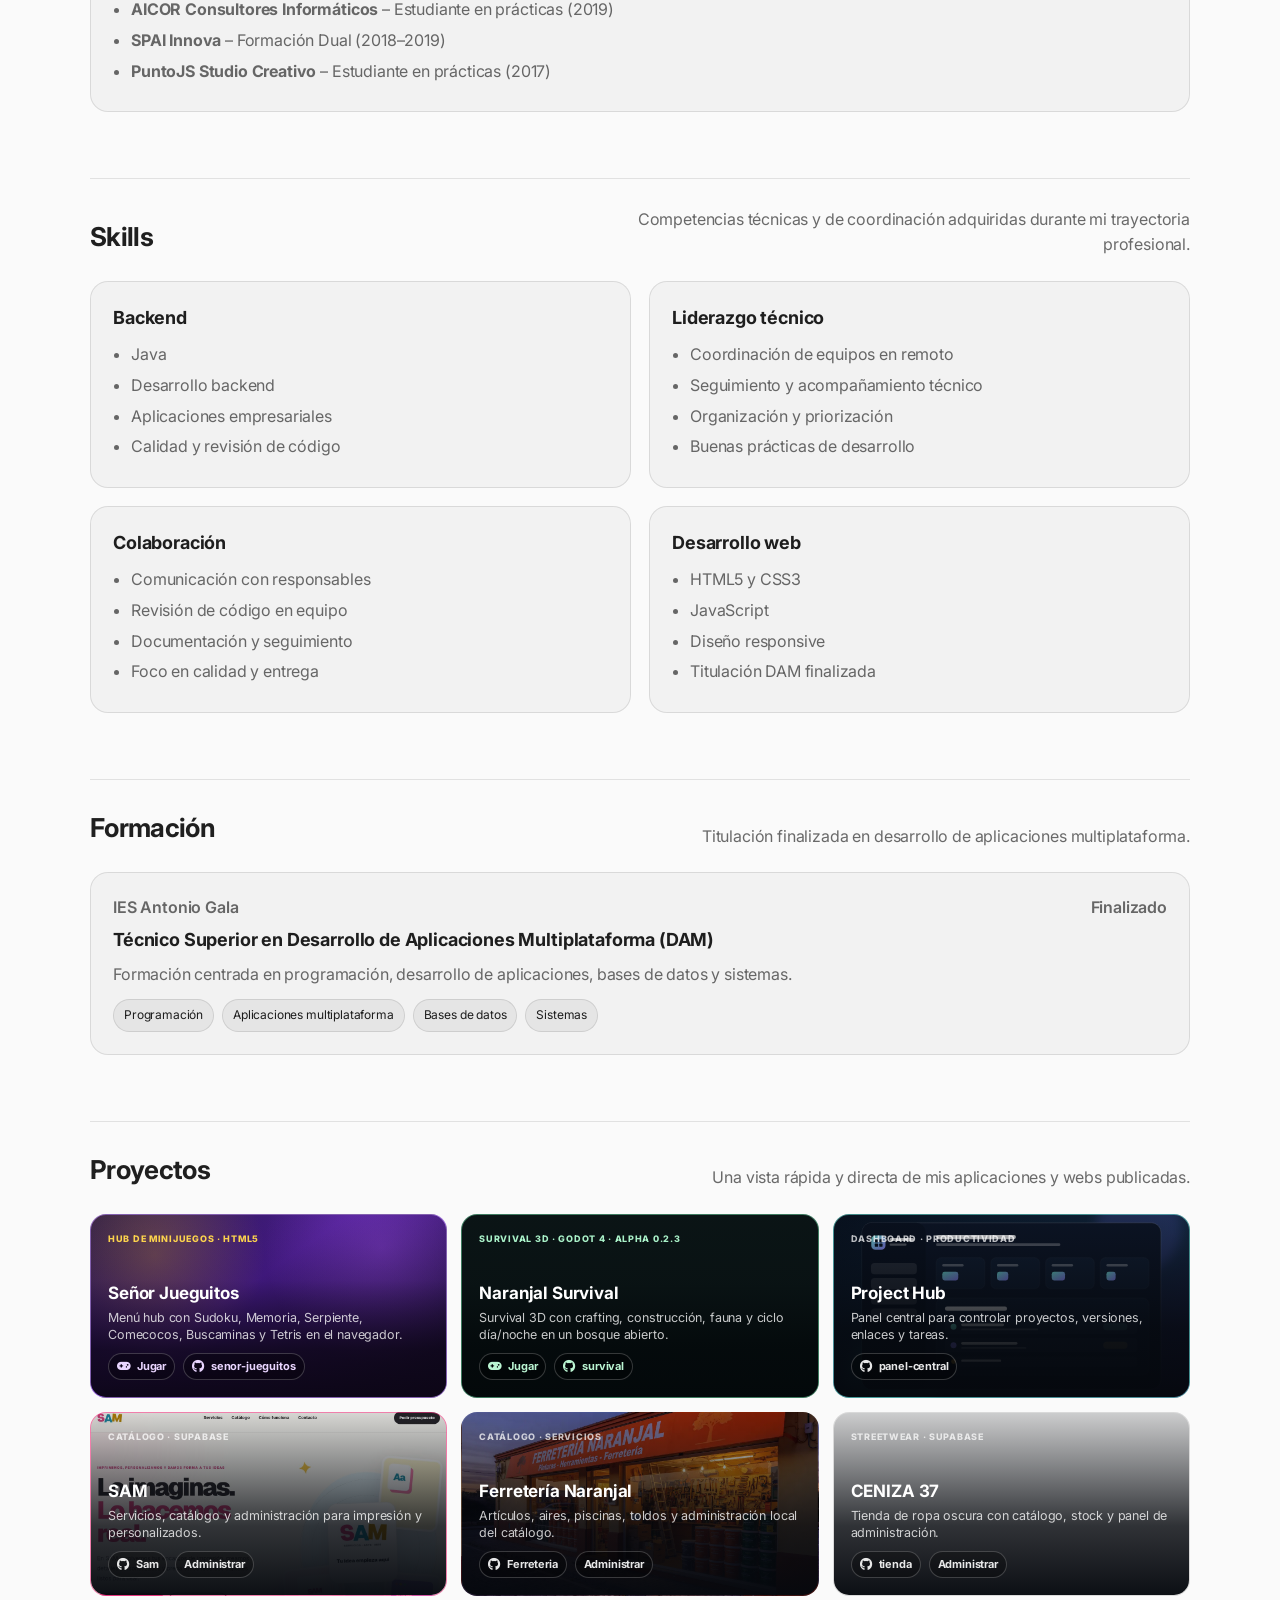
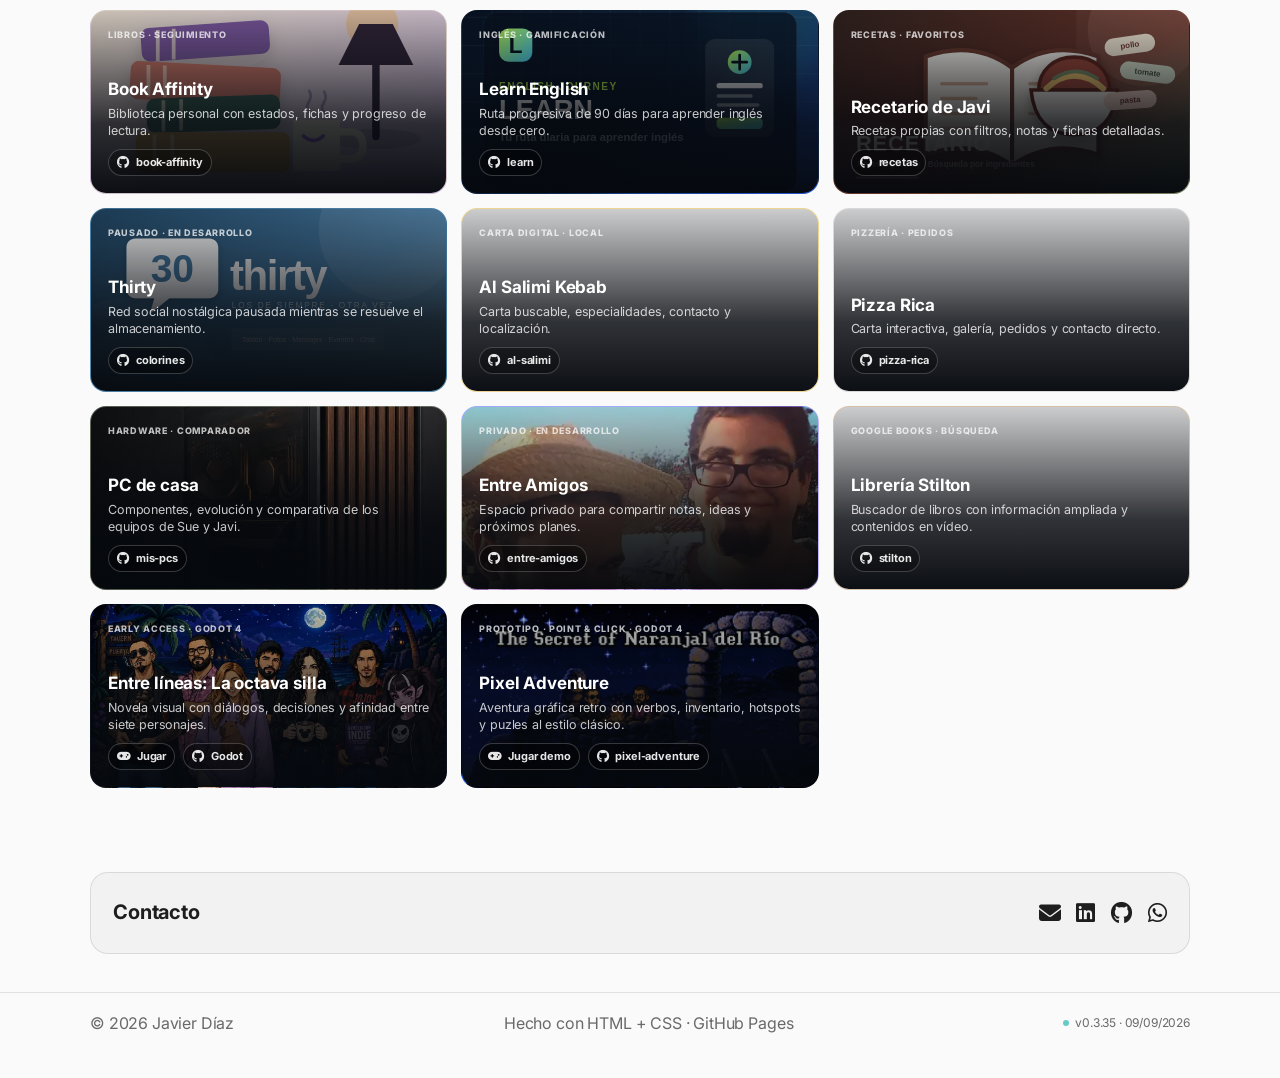
==== commit ba06f08e: "chore: sincronizar cvitae 0.3.35" ====
--- a/index.html
+++ b/index.html
@@ -7,7 +7,7 @@
   <meta name="description" content="Perfil profesional de Javier Díaz, Senior Software Engineer en NTT DATA Europe & Latam, con experiencia en backend Java, liderazgo técnico y coordinación de equipos." />
   <meta name="color-scheme" content="light dark" />
   <meta name="theme-color" content="#0b1020" />
-  <meta name="application-version" content="0.3.34" />
+  <meta name="application-version" content="0.3.35" />
   <link rel="manifest" href="manifest.webmanifest" />
   <link rel="preload" href="assets/icons/icon-512.png" as="image" type="image/png" fetchpriority="high" />
   <link rel="icon" type="image/png" sizes="32x32" href="assets/icons/favicon-32.png" />
@@ -21,7 +21,7 @@
     <link href="https://fonts.googleapis.com/css2?family=Inter:wght@400;500;600;700&display=swap" rel="stylesheet">
     <link rel="stylesheet" href="https://cdnjs.cloudflare.com/ajax/libs/font-awesome/6.5.0/css/all.min.css">
   </noscript>
-  <link rel="stylesheet" href="styles.css?v=0.3.34" />
+  <link rel="stylesheet" href="styles.css?v=0.3.35" />
   <style>
     #proyectos .section__head p{max-width:520px}#proyectos .cards{grid-template-columns:repeat(3,minmax(0,1fr));gap:14px}#proyectos .proj{min-height:184px!important;padding:17px!important;border-radius:16px;background-position:center}#proyectos .proj::before{background:linear-gradient(180deg,rgba(5,8,13,.16) 0%,rgba(5,8,13,.82) 62%,rgba(5,8,13,.97) 100%)}#proyectos .proj>*:not(.proj__card-link){max-width:100%!important}#proyectos .proj__eyebrow{max-width:100%;margin-bottom:5px;overflow:hidden;color:rgba(255,255,255,.72);font-size:9px;letter-spacing:.08em;text-overflow:ellipsis;white-space:nowrap}#proyectos .proj h3{margin:auto 0 5px;font-size:17px;line-height:1.2}#proyectos .proj p{display:-webkit-box;margin:0;overflow:hidden;color:rgba(255,255,255,.78);font-size:12.5px;line-height:1.4;-webkit-box-orient:vertical;-webkit-line-clamp:2}#proyectos .proj .links{margin-top:9px;padding-top:0;gap:8px;font-size:11px}#proyectos .proj .links a{display:inline-flex;align-items:center;gap:6px;padding:4px 8px;border:1px solid rgba(255,255,255,.2);border-radius:999px;background:rgba(0,0,0,.3);color:rgba(255,255,255,.9)}#proyectos .repo-link i{font-size:13px}.proj--project-hub{border-color:rgba(110,231,216,.55);background-position:center}.proj--project-hub::before{background:linear-gradient(180deg,rgba(4,10,18,.08),rgba(4,10,18,.78) 58%,rgba(4,10,18,.97))}.proj--project-hub a{color:#8cf4e7}.footer__version{display:inline-flex;align-items:center;gap:6px;font-size:12px;white-space:nowrap}.footer__version::before{content:"";width:6px;height:6px;border-radius:50%;background:var(--accent)}
     @media(max-width:900px){#proyectos .cards{grid-template-columns:repeat(2,minmax(0,1fr))}}@media(max-width:560px){#proyectos .cards{grid-template-columns:minmax(0,1fr);gap:11px}#proyectos .proj{min-height:150px!important;padding:15px!important}#proyectos .proj h3{font-size:16px}}
@@ -51,14 +51,14 @@
       <article class="proj proj--stilton" style="background-image:url('https://images.unsplash.com/photo-1507842217343-583bb7270b66');"><a class="proj__card-link" href="https://javidei.github.io/stilton/" aria-label="Abrir la librería Stilton"></a><span class="proj__eyebrow">Google Books · Búsqueda</span><h3>Librería Stilton</h3><p>Buscador de libros con información ampliada y contenidos en vídeo.</p><div class="links"><a class="repo-link" href="https://github.com/javidei/stilton"><i class="fa-brands fa-github" aria-hidden="true"></i><span>stilton</span></a></div></article>
     </div></div></section>
     <section class="section section--tight" id="contacto"><div class="container"><div class="contact"><div class="contact__box"><h2>Contacto</h2><div class="contact__icons"><a href="mailto:javyspot@gmail.com" aria-label="Email" target="_blank" rel="noopener noreferrer"><i class="fa-solid fa-envelope"></i></a><a href="https://www.linkedin.com/in/javier-d%C3%ADaz-a8b126189" aria-label="LinkedIn" target="_blank" rel="noopener noreferrer"><i class="fa-brands fa-linkedin"></i></a><a href="https://github.com/javidei/cvitae" aria-label="GitHub" target="_blank" rel="noopener noreferrer"><i class="fa-brands fa-github"></i></a></div></div></div></div></section>
-    <footer class="footer"><div class="container footer__inner"><span>© <span id="year"></span> Javier Díaz</span><span class="muted">Hecho con HTML + CSS · GitHub Pages</span><span class="footer__version" title="Publicada el 9 de septiembre de 2026">v0.3.34 · 09/09/2026</span></div></footer>
+    <footer class="footer"><div class="container footer__inner"><span>© <span id="year"></span> Javier Díaz</span><span class="muted">Hecho con HTML + CSS · GitHub Pages</span><span class="footer__version" title="Publicada el 9 de septiembre de 2026">v0.3.35 · 09/09/2026</span></div></footer>
   </main>
   <script>
-    document.getElementById('year').textContent=new Date().getFullYear();if('serviceWorker'in navigator){addEventListener('load',()=>navigator.serviceWorker.register('./service-worker.js?v=0.3.34',{scope:'./',updateViaCache:'none'}).then(r=>r.update()).catch(()=>{}))}
+    document.getElementById('year').textContent=new Date().getFullYear();if('serviceWorker'in navigator){addEventListener('load',()=>navigator.serviceWorker.register('./service-worker.js?v=0.3.35',{scope:'./',updateViaCache:'none'}).then(r=>r.update()).catch(()=>{}))}
   </script>
-  <script src="./otome-card.js?v=0.3.34"></script>
-  <script src="./pixel-adventure-card.js?v=0.3.34"></script>
-  <script src="./survival-card.js?v=0.3.34"></script>
-  <script src="./senor-jueguitos-card.js?v=0.3.34"></script>
+  <script src="./otome-card.js?v=0.3.35"></script>
+  <script src="./pixel-adventure-card.js?v=0.3.35"></script>
+  <script src="./survival-card.js?v=0.3.35"></script>
+  <script src="./senor-jueguitos-card.js?v=0.3.35"></script>
 </body>
 </html>
